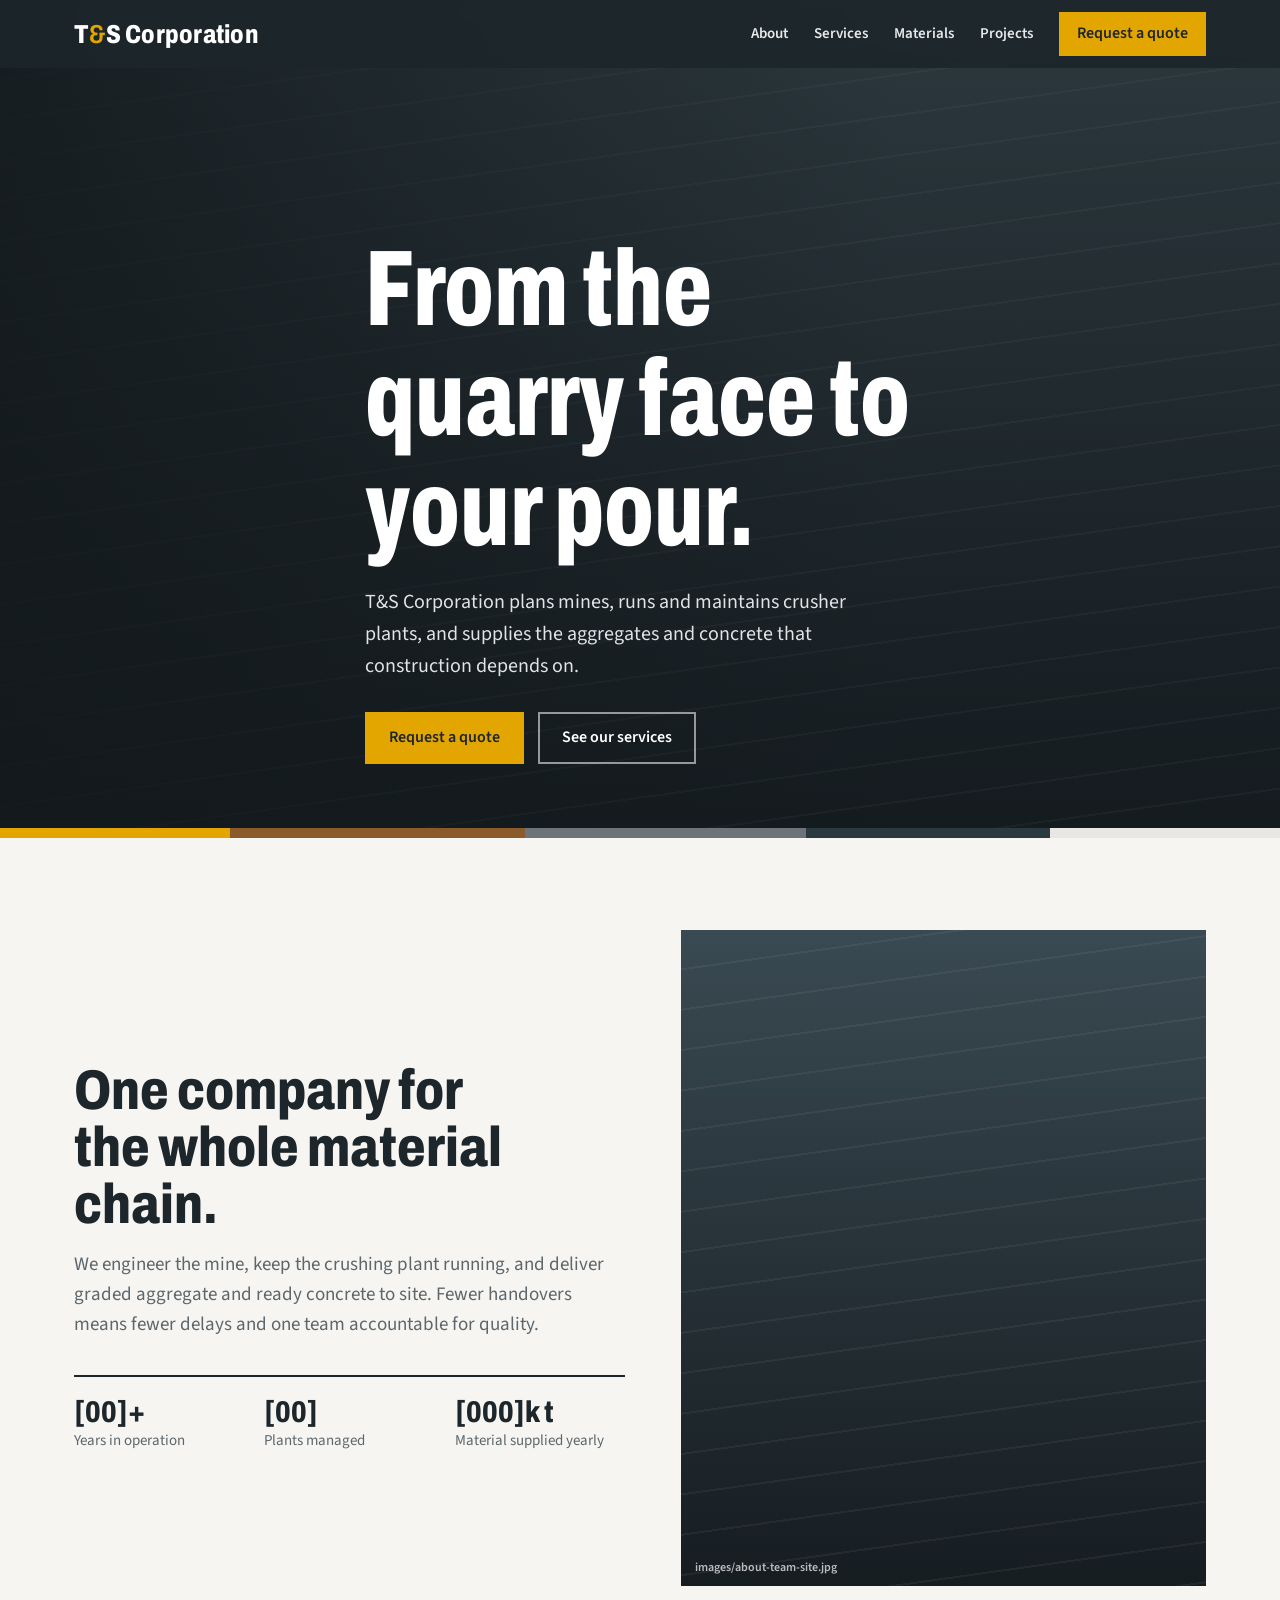
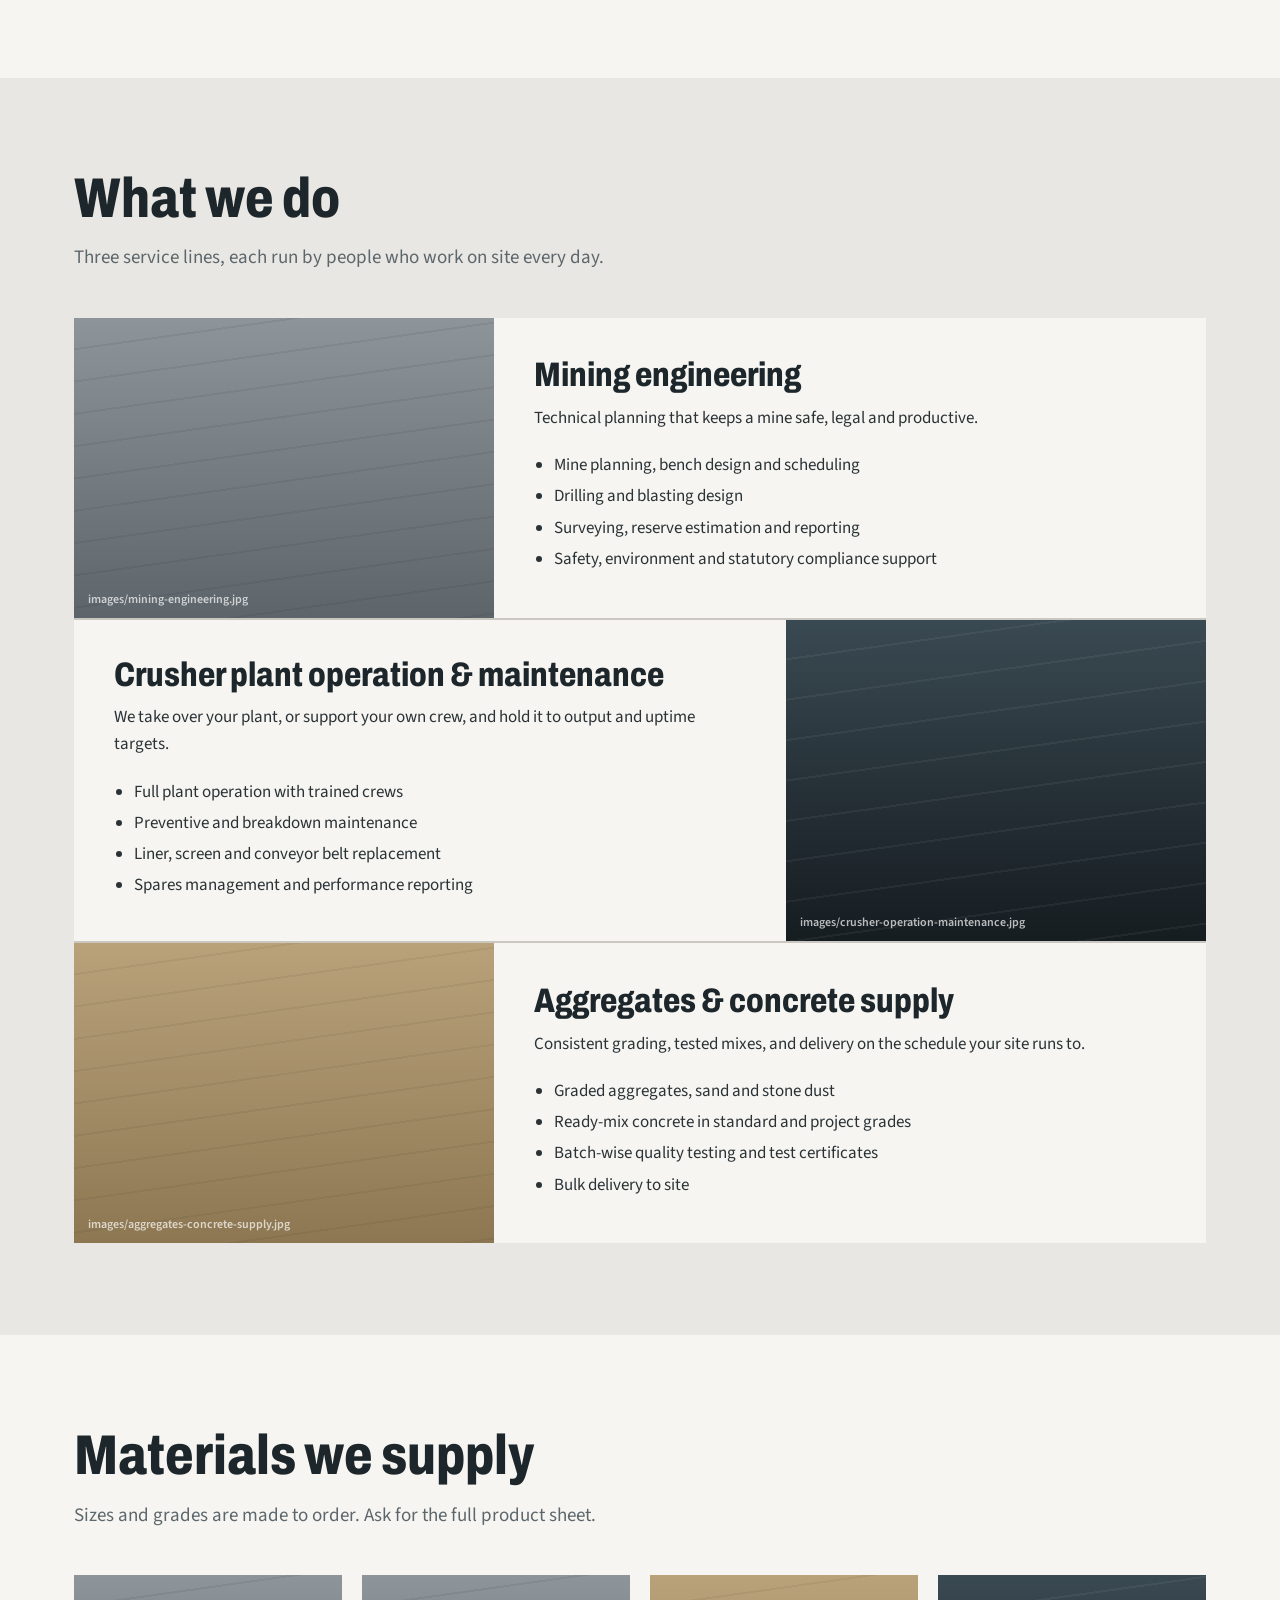
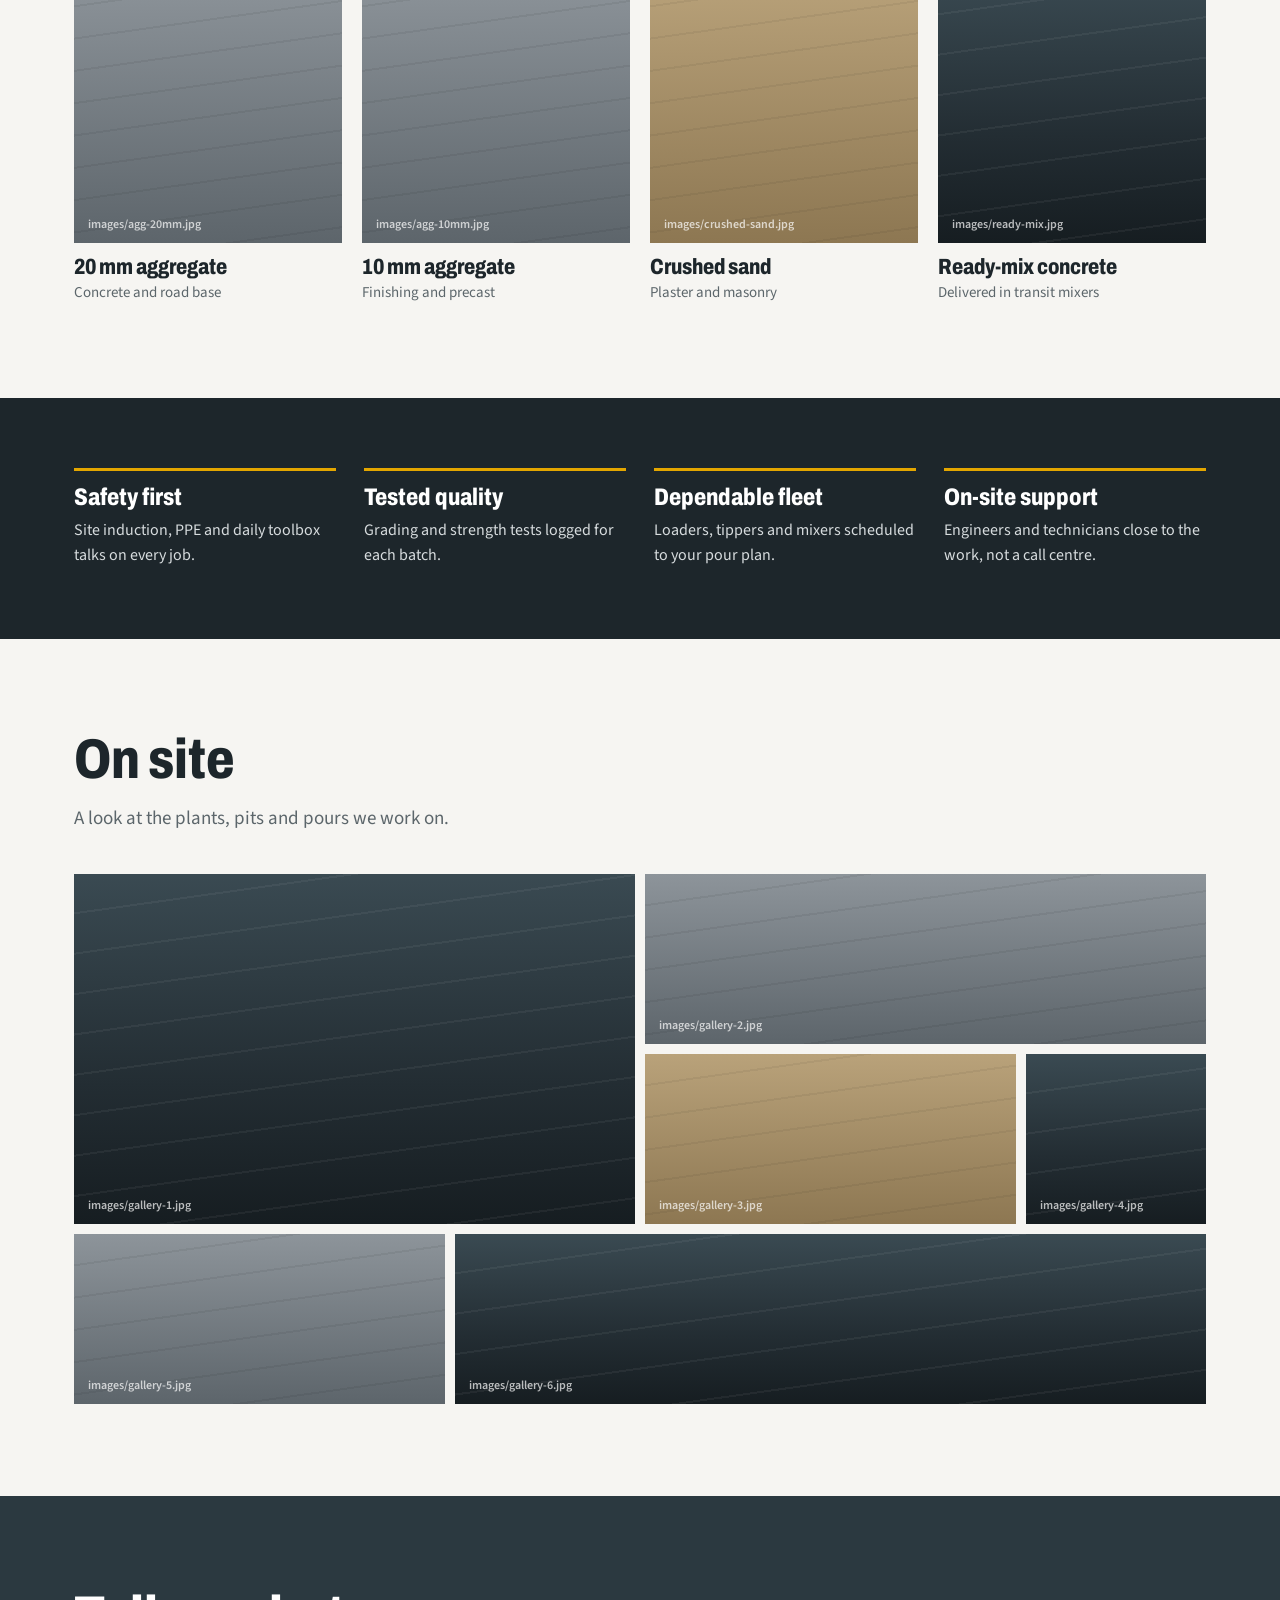
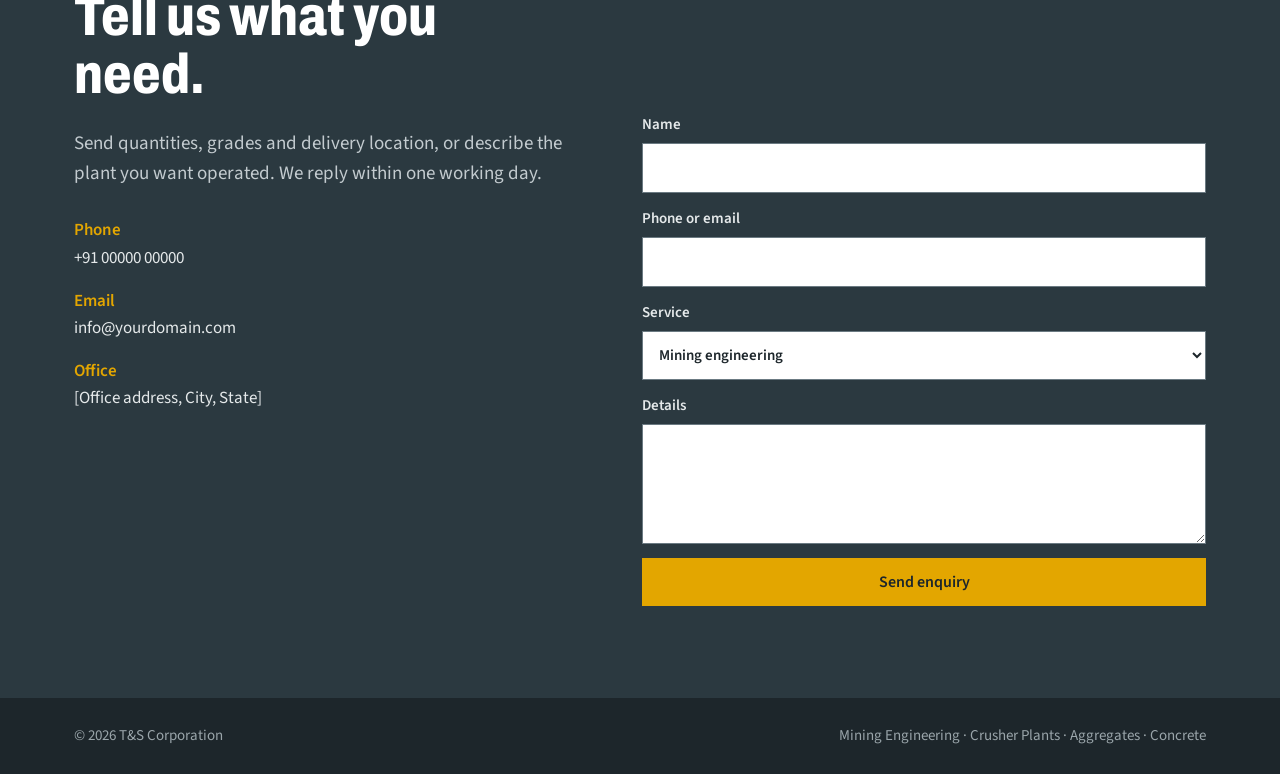
==== index.html @ 8499cd49 "Add T&S Corporation website" ====
<!DOCTYPE html>
<html lang="en">
<head>
<meta charset="utf-8">
<meta name="viewport" content="width=device-width, initial-scale=1">
<title>T&amp;S Corporation | Mining Engineering, Crusher Plants, Aggregates &amp; Concrete</title>
<meta name="description" content="T&amp;S Corporation: mining engineering, crusher plant operation and maintenance, and supply of aggregates and concrete.">
<link rel="preconnect" href="https://fonts.googleapis.com">
<link rel="preconnect" href="https://fonts.gstatic.com" crossorigin>
<link href="https://fonts.googleapis.com/css2?family=Archivo:wdth,wght@62..125,500..900&family=Source+Sans+3:wght@400;600&display=swap" rel="stylesheet">
<style>
:root{--ink:#1d262b;--basalt:#2b3940;--stone:#e8e7e3;--paper:#f6f5f2;--ochre:#e3a600;--rust:#8a5a2b;--line:#c9c7c0;--text:#2a3236;--muted:#5c666b}
*{box-sizing:border-box;margin:0}
html{scroll-behavior:smooth}
body{font:17px/1.6 "Source Sans 3",system-ui,sans-serif;color:var(--text);background:var(--paper)}
h1,h2,h3,.brand{font-family:Archivo,Impact,sans-serif;font-stretch:80%;font-weight:800;line-height:1.02;color:var(--ink)}
a{color:inherit}
:focus-visible{outline:3px solid var(--ochre);outline-offset:3px}
.wrap{max-width:1180px;margin:0 auto;padding:0 24px}
/* image slots: drop a real file into /images with the named file and it replaces the placeholder */
.ph{position:relative;overflow:hidden;background:var(--basalt);color:#fff;isolation:isolate}
.ph::before{content:"";position:absolute;inset:0;z-index:-1;background:
 repeating-linear-gradient(172deg,transparent 0 38px,rgba(255,255,255,.05) 38px 40px),
 linear-gradient(180deg,#3a4a52,#232d33 60%,#161d21)}
.ph::after{content:attr(data-file);position:absolute;left:14px;bottom:12px;font:600 12px/1 "Source Sans 3",sans-serif;opacity:.7}
.ph img{position:absolute;inset:0;width:100%;height:100%;object-fit:cover;z-index:1}
.ph.sand::before{background:repeating-linear-gradient(172deg,transparent 0 30px,rgba(0,0,0,.05) 30px 32px),linear-gradient(180deg,#b9a27a,#8d7752)}
.ph.grey::before{background:repeating-linear-gradient(172deg,transparent 0 30px,rgba(0,0,0,.06) 30px 32px),linear-gradient(180deg,#8d949a,#5d656b)}
header{position:fixed;inset:0 0 auto;z-index:20;background:rgba(29,38,43,.92);backdrop-filter:blur(6px)}
header .wrap{display:flex;align-items:center;justify-content:space-between;height:68px}
.brand{color:#fff;font-size:26px;text-decoration:none;letter-spacing:.01em}
.brand b{color:var(--ochre)}
nav{display:flex;gap:26px;align-items:center}
nav a{color:#e6e9ea;text-decoration:none;font-weight:600;font-size:15px}
nav a:hover{color:var(--ochre)}
.btn{display:inline-block;background:var(--ochre);color:var(--ink);font-weight:600;padding:13px 24px;text-decoration:none;border:0;cursor:pointer;font-size:16px;font-family:inherit}
.btn:hover{background:#f2b814}
.btn.ghost{background:transparent;color:#fff;box-shadow:inset 0 0 0 2px rgba(255,255,255,.55)}
nav .btn{padding:9px 18px;color:var(--ink)}
#menu{display:none}
.hero{min-height:92vh;display:grid;align-items:end;padding:120px 0 64px;color:#fff}
.hero.ph::after{display:none}
.hero .ph-fill{position:absolute;inset:0}
.hero h1{color:#fff;font-size:clamp(46px,8.4vw,112px);max-width:11ch;font-stretch:70%;text-transform:none}
.hero p{max-width:52ch;margin:22px 0 30px;font-size:20px;color:#dfe4e6}
.hero .acts{display:flex;gap:14px;flex-wrap:wrap}
.hero .wrap{position:relative;z-index:2}
.hero .shade{position:absolute;inset:0;z-index:1;background:linear-gradient(90deg,rgba(18,24,27,.88),rgba(18,24,27,.35) 70%)}
.strata{height:10px;background:linear-gradient(90deg,var(--ochre) 0 18%,var(--rust) 18% 41%,#6d7479 41% 63%,var(--basalt) 63% 82%,var(--stone) 82%)}
section{padding:92px 0}
h2{font-size:clamp(34px,5vw,56px);max-width:16ch}
.lede{max-width:60ch;margin-top:16px;color:var(--muted);font-size:19px}
.about{display:grid;grid-template-columns:1.05fr 1fr;gap:56px;align-items:center}
.about .ph{aspect-ratio:4/5}
.facts{display:grid;grid-template-columns:repeat(3,1fr);gap:20px;margin-top:34px;border-top:2px solid var(--ink);padding-top:20px}
.facts strong{display:block;font:800 30px/1 Archivo,sans-serif;font-stretch:80%;color:var(--ink)}
.facts span{font-size:15px;color:var(--muted)}
.services{background:var(--stone)}
.svc{margin-top:44px;display:grid;gap:2px;background:var(--line)}
.row{display:grid;grid-template-columns:minmax(260px,420px) 1fr;background:var(--paper)}
.row:nth-child(even){grid-template-columns:1fr minmax(260px,420px)}
.row:nth-child(even) .ph{order:2}
.row .ph{min-height:300px}
.row .body{padding:38px 40px;display:flex;flex-direction:column;justify-content:center}
.row h3{font-size:34px;margin-bottom:12px}
.row ul{margin:16px 0 0;padding-left:20px}
.row li{margin:4px 0}
.mat{display:grid;grid-template-columns:repeat(4,1fr);gap:20px;margin-top:44px}
.mat figure .ph{aspect-ratio:1/1}
.mat figcaption{padding-top:12px}
.mat b{display:block;font:800 22px/1.1 Archivo,sans-serif;font-stretch:80%;color:var(--ink)}
.mat small{color:var(--muted);font-size:15px}
.band{background:var(--ink);color:#d7dcde;padding:70px 0}
.band .wrap{display:grid;grid-template-columns:repeat(4,1fr);gap:28px}
.band h3{color:#fff;font-size:24px;margin-bottom:8px;border-top:3px solid var(--ochre);padding-top:14px}
.band p{font-size:16px}
.gallery{display:grid;grid-template-columns:repeat(6,1fr);grid-auto-rows:170px;gap:10px;margin-top:40px}
.gallery .ph:nth-child(1){grid-column:span 3;grid-row:span 2}
.gallery .ph:nth-child(2){grid-column:span 3}
.gallery .ph:nth-child(3),.gallery .ph:nth-child(4){grid-column:span 3/ span 3;}
.gallery .ph:nth-child(3){grid-column:span 2}.gallery .ph:nth-child(4){grid-column:span 1}
.gallery .ph:nth-child(5){grid-column:span 2}.gallery .ph:nth-child(6){grid-column:span 4}
.contact{background:var(--basalt);color:#e5e9ea}
.contact h2{color:#fff}
.cgrid{display:grid;grid-template-columns:1fr 1.1fr;gap:56px;margin-top:10px}
.contact dl{margin-top:28px}
.contact dt{font-weight:600;color:var(--ochre);margin-top:16px}
form{display:grid;gap:14px}
label{font-weight:600;font-size:15px;display:grid;gap:6px}
input,textarea,select{font:inherit;padding:12px;border:1px solid #6b7a82;background:#fff;color:var(--ink);width:100%}
textarea{min-height:120px}
footer{background:var(--ink);color:#9aa5aa;padding:26px 0;font-size:15px}
footer .wrap{display:flex;justify-content:space-between;flex-wrap:wrap;gap:10px}
@media(max-width:860px){
 nav{position:absolute;top:68px;left:0;right:0;background:var(--ink);flex-direction:column;padding:20px;display:none;align-items:flex-start}
 nav.open{display:flex}
 #menu{display:block;background:none;border:2px solid #fff;color:#fff;padding:6px 12px;font:600 15px inherit;cursor:pointer}
 .about,.cgrid{grid-template-columns:1fr}
 .row,.row:nth-child(even){grid-template-columns:1fr}.row:nth-child(even) .ph{order:0}
 .row .ph{min-height:220px}.row .body{padding:28px 22px}
 .mat{grid-template-columns:1fr 1fr}.band .wrap{grid-template-columns:1fr 1fr}
 .gallery{grid-template-columns:1fr 1fr;grid-auto-rows:150px}.gallery .ph{grid-column:span 1!important;grid-row:span 1!important}
 .gallery .ph:nth-child(1){grid-column:span 2!important}
 section{padding:64px 0}
}
@media(prefers-reduced-motion:reduce){html{scroll-behavior:auto}}
</style>
</head>
<body>
<header>
 <div class="wrap">
  <a class="brand" href="#top">T<b>&amp;</b>S Corporation</a>
  <button id="menu" aria-expanded="false" aria-controls="nav">Menu</button>
  <nav id="nav">
   <a href="#about">About</a><a href="#services">Services</a><a href="#materials">Materials</a><a href="#projects">Projects</a>
   <a class="btn" href="#contact">Request a quote</a>
  </nav>
 </div>
</header>

<main id="top">
<div class="hero ph" data-file="images/hero-crusher-plant.jpg">
 <img src="images/hero-crusher-plant.jpg" alt="Crusher plant operating at a quarry" onerror="this.remove()">
 <div class="shade"></div>
 <div class="wrap">
  <h1>From the quarry face to your pour.</h1>
  <p>T&amp;S Corporation plans mines, runs and maintains crusher plants, and supplies the aggregates and concrete that construction depends on.</p>
  <div class="acts"><a class="btn" href="#contact">Request a quote</a><a class="btn ghost" href="#services">See our services</a></div>
 </div>
</div>
<div class="strata" aria-hidden="true"></div>

<section id="about">
 <div class="wrap about">
  <div>
   <h2>One company for the whole material chain.</h2>
   <p class="lede">We engineer the mine, keep the crushing plant running, and deliver graded aggregate and ready concrete to site. Fewer handovers means fewer delays and one team accountable for quality.</p>
   <div class="facts">
    <div><strong>[00]+</strong><span>Years in operation</span></div>
    <div><strong>[00]</strong><span>Plants managed</span></div>
    <div><strong>[000]k t</strong><span>Material supplied yearly</span></div>
   </div>
  </div>
  <div class="ph" data-file="images/about-team-site.jpg"><img src="images/about-team-site.jpg" alt="T&amp;S engineers reviewing a site plan" onerror="this.remove()"></div>
 </div>
</section>

<section id="services" class="services">
 <div class="wrap">
  <h2>What we do</h2>
  <p class="lede">Three service lines, each run by people who work on site every day.</p>
  <div class="svc">
   <article class="row">
    <div class="ph grey" data-file="images/mining-engineering.jpg"><img src="images/mining-engineering.jpg" alt="Open-cast mine benches" onerror="this.remove()"></div>
    <div class="body"><h3>Mining engineering</h3>
     <p>Technical planning that keeps a mine safe, legal and productive.</p>
     <ul><li>Mine planning, bench design and scheduling</li><li>Drilling and blasting design</li><li>Surveying, reserve estimation and reporting</li><li>Safety, environment and statutory compliance support</li></ul></div>
   </article>
   <article class="row">
    <div class="ph" data-file="images/crusher-operation-maintenance.jpg"><img src="images/crusher-operation-maintenance.jpg" alt="Technicians servicing a jaw crusher" onerror="this.remove()"></div>
    <div class="body"><h3>Crusher plant operation &amp; maintenance</h3>
     <p>We take over your plant, or support your own crew, and hold it to output and uptime targets.</p>
     <ul><li>Full plant operation with trained crews</li><li>Preventive and breakdown maintenance</li><li>Liner, screen and conveyor belt replacement</li><li>Spares management and performance reporting</li></ul></div>
   </article>
   <article class="row">
    <div class="ph sand" data-file="images/aggregates-concrete-supply.jpg"><img src="images/aggregates-concrete-supply.jpg" alt="Trucks loading aggregates and concrete" onerror="this.remove()"></div>
    <div class="body"><h3>Aggregates &amp; concrete supply</h3>
     <p>Consistent grading, tested mixes, and delivery on the schedule your site runs to.</p>
     <ul><li>Graded aggregates, sand and stone dust</li><li>Ready-mix concrete in standard and project grades</li><li>Batch-wise quality testing and test certificates</li><li>Bulk delivery to site</li></ul></div>
   </article>
  </div>
 </div>
</section>

<section id="materials">
 <div class="wrap">
  <h2>Materials we supply</h2>
  <p class="lede">Sizes and grades are made to order. Ask for the full product sheet.</p>
  <div class="mat">
   <figure><div class="ph grey" data-file="images/agg-20mm.jpg"><img src="images/agg-20mm.jpg" alt="20 mm aggregate" onerror="this.remove()"></div><figcaption><b>20 mm aggregate</b><small>Concrete and road base</small></figcaption></figure>
   <figure><div class="ph grey" data-file="images/agg-10mm.jpg"><img src="images/agg-10mm.jpg" alt="10 mm aggregate" onerror="this.remove()"></div><figcaption><b>10 mm aggregate</b><small>Finishing and precast</small></figcaption></figure>
   <figure><div class="ph sand" data-file="images/crushed-sand.jpg"><img src="images/crushed-sand.jpg" alt="Crushed sand" onerror="this.remove()"></div><figcaption><b>Crushed sand</b><small>Plaster and masonry</small></figcaption></figure>
   <figure><div class="ph" data-file="images/ready-mix.jpg"><img src="images/ready-mix.jpg" alt="Ready-mix concrete truck" onerror="this.remove()"></div><figcaption><b>Ready-mix concrete</b><small>Delivered in transit mixers</small></figcaption></figure>
  </div>
 </div>
</section>

<div class="band">
 <div class="wrap">
  <div><h3>Safety first</h3><p>Site induction, PPE and daily toolbox talks on every job.</p></div>
  <div><h3>Tested quality</h3><p>Grading and strength tests logged for each batch.</p></div>
  <div><h3>Dependable fleet</h3><p>Loaders, tippers and mixers scheduled to your pour plan.</p></div>
  <div><h3>On-site support</h3><p>Engineers and technicians close to the work, not a call centre.</p></div>
 </div>
</div>

<section id="projects">
 <div class="wrap">
  <h2>On site</h2>
  <p class="lede">A look at the plants, pits and pours we work on.</p>
  <div class="gallery">
   <div class="ph" data-file="images/gallery-1.jpg"><img src="images/gallery-1.jpg" alt="Quarry bench at sunrise" onerror="this.remove()"></div>
   <div class="ph grey" data-file="images/gallery-2.jpg"><img src="images/gallery-2.jpg" alt="Conveyor and screening unit" onerror="this.remove()"></div>
   <div class="ph sand" data-file="images/gallery-3.jpg"><img src="images/gallery-3.jpg" alt="Stockpiles of graded aggregate" onerror="this.remove()"></div>
   <div class="ph" data-file="images/gallery-4.jpg"><img src="images/gallery-4.jpg" alt="Excavator loading tipper" onerror="this.remove()"></div>
   <div class="ph grey" data-file="images/gallery-5.jpg"><img src="images/gallery-5.jpg" alt="Batching plant" onerror="this.remove()"></div>
   <div class="ph" data-file="images/gallery-6.jpg"><img src="images/gallery-6.jpg" alt="Concrete pour on a building site" onerror="this.remove()"></div>
  </div>
 </div>
</section>

<section id="contact" class="contact">
 <div class="wrap">
  <h2>Tell us what you need.</h2>
  <div class="cgrid">
   <div>
    <p class="lede" style="color:#c3cbcf">Send quantities, grades and delivery location, or describe the plant you want operated. We reply within one working day.</p>
    <dl>
     <dt>Phone</dt><dd>+91 00000 00000</dd>
     <dt>Email</dt><dd>info@yourdomain.com</dd>
     <dt>Office</dt><dd>[Office address, City, State]</dd>
    </dl>
   </div>
   <form action="mailto:info@yourdomain.com" method="post" enctype="text/plain">
    <label>Name<input name="name" required autocomplete="name"></label>
    <label>Phone or email<input name="contact" required></label>
    <label>Service<select name="service"><option>Mining engineering</option><option>Crusher plant operation &amp; maintenance</option><option>Aggregates supply</option><option>Concrete supply</option></select></label>
    <label>Details<textarea name="details"></textarea></label>
    <button class="btn" type="submit">Send enquiry</button>
   </form>
  </div>
 </div>
</section>
</main>

<footer><div class="wrap"><span>&copy; <span id="y">2026</span> T&amp;S Corporation</span><span>Mining Engineering · Crusher Plants · Aggregates · Concrete</span></div></footer>
<script>
document.getElementById('y').textContent=new Date().getFullYear();
var b=document.getElementById('menu'),n=document.getElementById('nav');
b.onclick=function(){var o=n.classList.toggle('open');b.setAttribute('aria-expanded',o)};
n.onclick=function(e){if(e.target.tagName==='A'){n.classList.remove('open');b.setAttribute('aria-expanded',false)}};
</script>
</body>
</html>
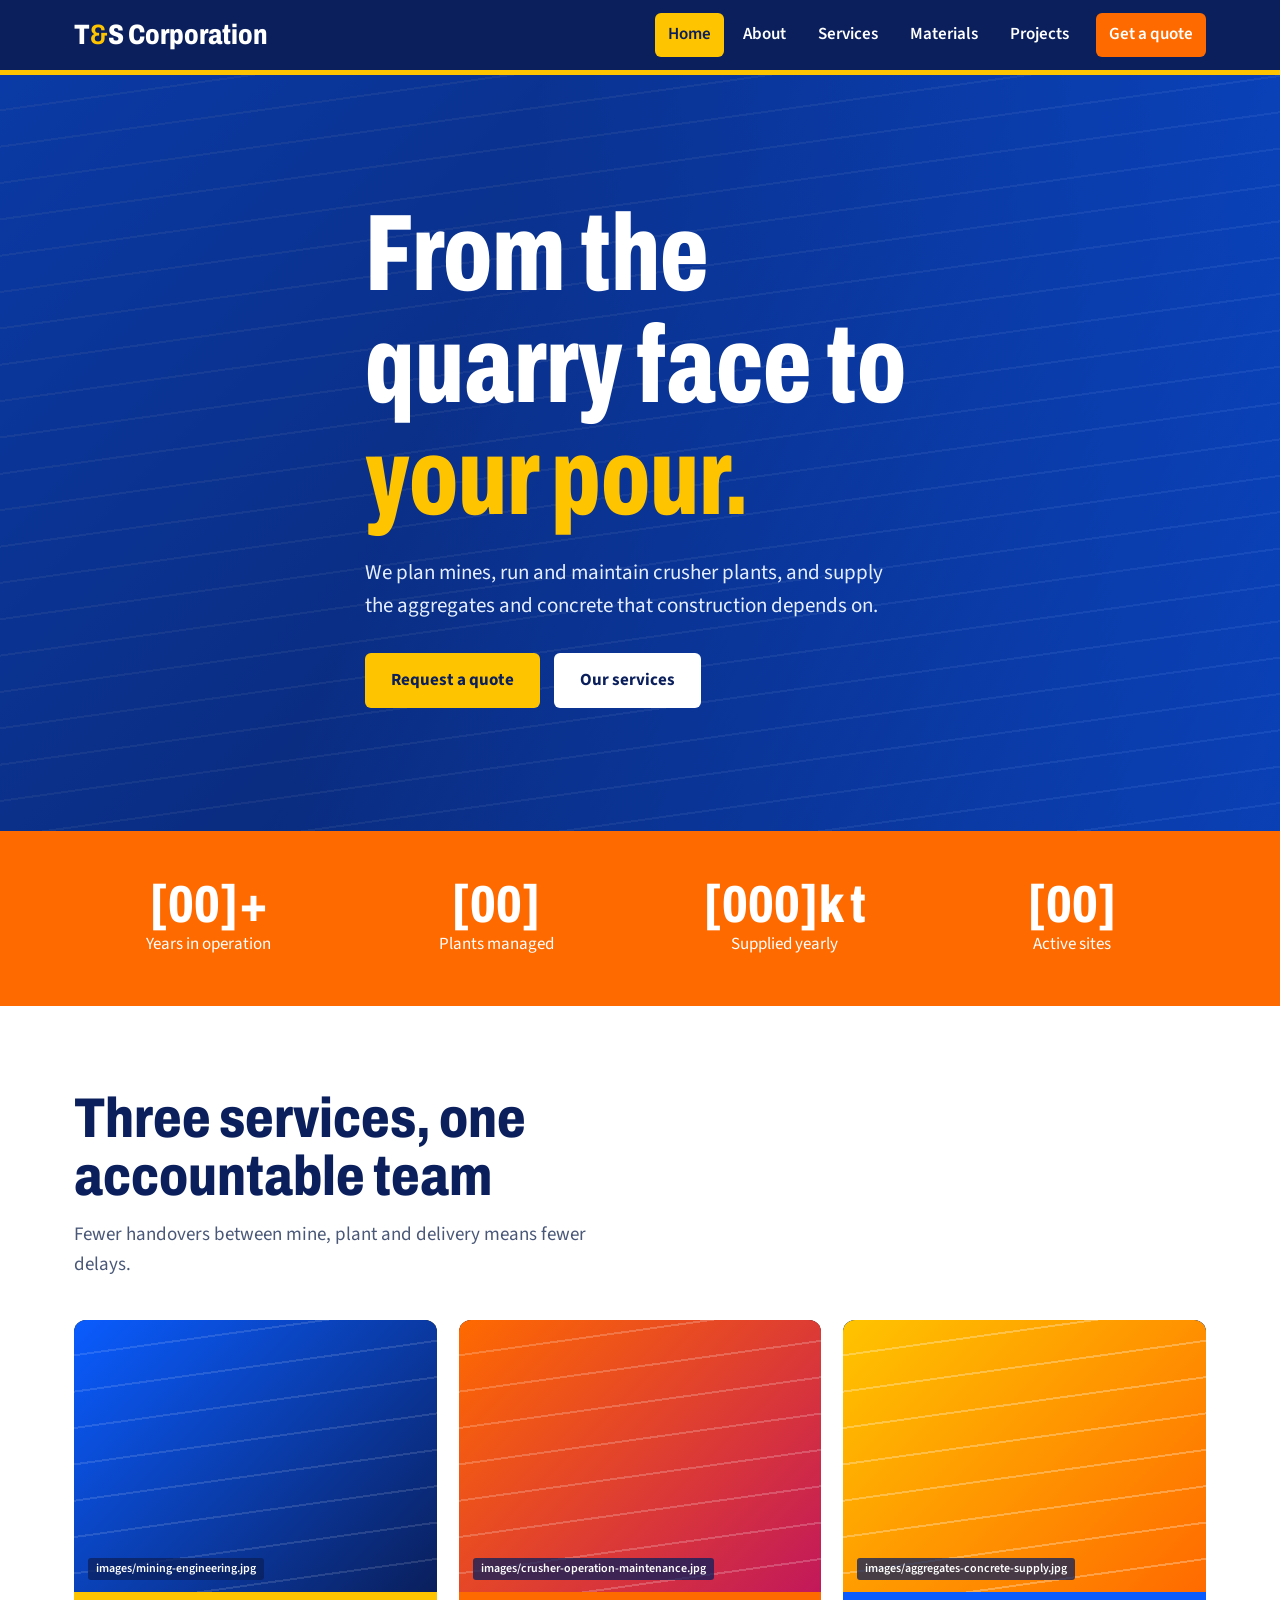
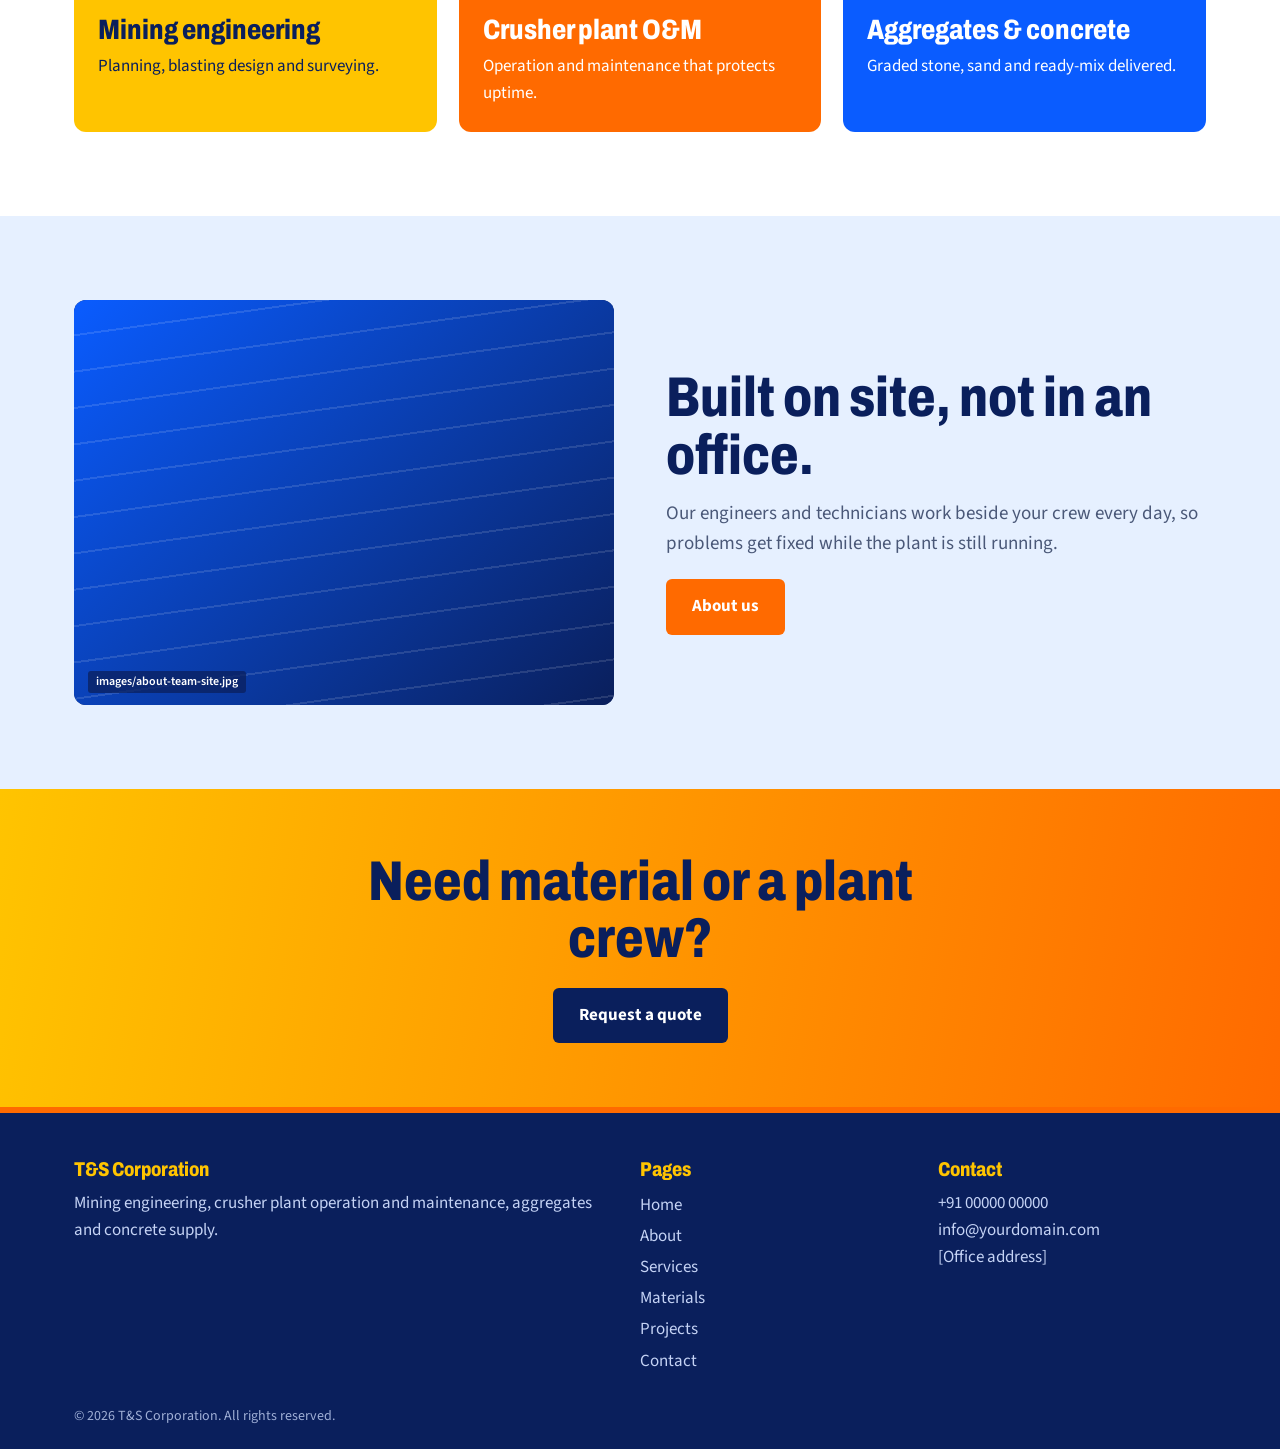
==== commit 5060cc33: "Multi-page site with bright palette" ====
--- a/index.html
+++ b/index.html
@@ -1,244 +1,20 @@
-<!DOCTYPE html>
-<html lang="en">
-<head>
-<meta charset="utf-8">
-<meta name="viewport" content="width=device-width, initial-scale=1">
-<title>T&amp;S Corporation | Mining Engineering, Crusher Plants, Aggregates &amp; Concrete</title>
-<meta name="description" content="T&amp;S Corporation: mining engineering, crusher plant operation and maintenance, and supply of aggregates and concrete.">
-<link rel="preconnect" href="https://fonts.googleapis.com">
-<link rel="preconnect" href="https://fonts.gstatic.com" crossorigin>
-<link href="https://fonts.googleapis.com/css2?family=Archivo:wdth,wght@62..125,500..900&family=Source+Sans+3:wght@400;600&display=swap" rel="stylesheet">
-<style>
-:root{--ink:#1d262b;--basalt:#2b3940;--stone:#e8e7e3;--paper:#f6f5f2;--ochre:#e3a600;--rust:#8a5a2b;--line:#c9c7c0;--text:#2a3236;--muted:#5c666b}
-*{box-sizing:border-box;margin:0}
-html{scroll-behavior:smooth}
-body{font:17px/1.6 "Source Sans 3",system-ui,sans-serif;color:var(--text);background:var(--paper)}
-h1,h2,h3,.brand{font-family:Archivo,Impact,sans-serif;font-stretch:80%;font-weight:800;line-height:1.02;color:var(--ink)}
-a{color:inherit}
-:focus-visible{outline:3px solid var(--ochre);outline-offset:3px}
-.wrap{max-width:1180px;margin:0 auto;padding:0 24px}
-/* image slots: drop a real file into /images with the named file and it replaces the placeholder */
-.ph{position:relative;overflow:hidden;background:var(--basalt);color:#fff;isolation:isolate}
-.ph::before{content:"";position:absolute;inset:0;z-index:-1;background:
- repeating-linear-gradient(172deg,transparent 0 38px,rgba(255,255,255,.05) 38px 40px),
- linear-gradient(180deg,#3a4a52,#232d33 60%,#161d21)}
-.ph::after{content:attr(data-file);position:absolute;left:14px;bottom:12px;font:600 12px/1 "Source Sans 3",sans-serif;opacity:.7}
-.ph img{position:absolute;inset:0;width:100%;height:100%;object-fit:cover;z-index:1}
-.ph.sand::before{background:repeating-linear-gradient(172deg,transparent 0 30px,rgba(0,0,0,.05) 30px 32px),linear-gradient(180deg,#b9a27a,#8d7752)}
-.ph.grey::before{background:repeating-linear-gradient(172deg,transparent 0 30px,rgba(0,0,0,.06) 30px 32px),linear-gradient(180deg,#8d949a,#5d656b)}
-header{position:fixed;inset:0 0 auto;z-index:20;background:rgba(29,38,43,.92);backdrop-filter:blur(6px)}
-header .wrap{display:flex;align-items:center;justify-content:space-between;height:68px}
-.brand{color:#fff;font-size:26px;text-decoration:none;letter-spacing:.01em}
-.brand b{color:var(--ochre)}
-nav{display:flex;gap:26px;align-items:center}
-nav a{color:#e6e9ea;text-decoration:none;font-weight:600;font-size:15px}
-nav a:hover{color:var(--ochre)}
-.btn{display:inline-block;background:var(--ochre);color:var(--ink);font-weight:600;padding:13px 24px;text-decoration:none;border:0;cursor:pointer;font-size:16px;font-family:inherit}
-.btn:hover{background:#f2b814}
-.btn.ghost{background:transparent;color:#fff;box-shadow:inset 0 0 0 2px rgba(255,255,255,.55)}
-nav .btn{padding:9px 18px;color:var(--ink)}
-#menu{display:none}
-.hero{min-height:92vh;display:grid;align-items:end;padding:120px 0 64px;color:#fff}
-.hero.ph::after{display:none}
-.hero .ph-fill{position:absolute;inset:0}
-.hero h1{color:#fff;font-size:clamp(46px,8.4vw,112px);max-width:11ch;font-stretch:70%;text-transform:none}
-.hero p{max-width:52ch;margin:22px 0 30px;font-size:20px;color:#dfe4e6}
-.hero .acts{display:flex;gap:14px;flex-wrap:wrap}
-.hero .wrap{position:relative;z-index:2}
-.hero .shade{position:absolute;inset:0;z-index:1;background:linear-gradient(90deg,rgba(18,24,27,.88),rgba(18,24,27,.35) 70%)}
-.strata{height:10px;background:linear-gradient(90deg,var(--ochre) 0 18%,var(--rust) 18% 41%,#6d7479 41% 63%,var(--basalt) 63% 82%,var(--stone) 82%)}
-section{padding:92px 0}
-h2{font-size:clamp(34px,5vw,56px);max-width:16ch}
-.lede{max-width:60ch;margin-top:16px;color:var(--muted);font-size:19px}
-.about{display:grid;grid-template-columns:1.05fr 1fr;gap:56px;align-items:center}
-.about .ph{aspect-ratio:4/5}
-.facts{display:grid;grid-template-columns:repeat(3,1fr);gap:20px;margin-top:34px;border-top:2px solid var(--ink);padding-top:20px}
-.facts strong{display:block;font:800 30px/1 Archivo,sans-serif;font-stretch:80%;color:var(--ink)}
-.facts span{font-size:15px;color:var(--muted)}
-.services{background:var(--stone)}
-.svc{margin-top:44px;display:grid;gap:2px;background:var(--line)}
-.row{display:grid;grid-template-columns:minmax(260px,420px) 1fr;background:var(--paper)}
-.row:nth-child(even){grid-template-columns:1fr minmax(260px,420px)}
-.row:nth-child(even) .ph{order:2}
-.row .ph{min-height:300px}
-.row .body{padding:38px 40px;display:flex;flex-direction:column;justify-content:center}
-.row h3{font-size:34px;margin-bottom:12px}
-.row ul{margin:16px 0 0;padding-left:20px}
-.row li{margin:4px 0}
-.mat{display:grid;grid-template-columns:repeat(4,1fr);gap:20px;margin-top:44px}
-.mat figure .ph{aspect-ratio:1/1}
-.mat figcaption{padding-top:12px}
-.mat b{display:block;font:800 22px/1.1 Archivo,sans-serif;font-stretch:80%;color:var(--ink)}
-.mat small{color:var(--muted);font-size:15px}
-.band{background:var(--ink);color:#d7dcde;padding:70px 0}
-.band .wrap{display:grid;grid-template-columns:repeat(4,1fr);gap:28px}
-.band h3{color:#fff;font-size:24px;margin-bottom:8px;border-top:3px solid var(--ochre);padding-top:14px}
-.band p{font-size:16px}
-.gallery{display:grid;grid-template-columns:repeat(6,1fr);grid-auto-rows:170px;gap:10px;margin-top:40px}
-.gallery .ph:nth-child(1){grid-column:span 3;grid-row:span 2}
-.gallery .ph:nth-child(2){grid-column:span 3}
-.gallery .ph:nth-child(3),.gallery .ph:nth-child(4){grid-column:span 3/ span 3;}
-.gallery .ph:nth-child(3){grid-column:span 2}.gallery .ph:nth-child(4){grid-column:span 1}
-.gallery .ph:nth-child(5){grid-column:span 2}.gallery .ph:nth-child(6){grid-column:span 4}
-.contact{background:var(--basalt);color:#e5e9ea}
-.contact h2{color:#fff}
-.cgrid{display:grid;grid-template-columns:1fr 1.1fr;gap:56px;margin-top:10px}
-.contact dl{margin-top:28px}
-.contact dt{font-weight:600;color:var(--ochre);margin-top:16px}
-form{display:grid;gap:14px}
-label{font-weight:600;font-size:15px;display:grid;gap:6px}
-input,textarea,select{font:inherit;padding:12px;border:1px solid #6b7a82;background:#fff;color:var(--ink);width:100%}
-textarea{min-height:120px}
-footer{background:var(--ink);color:#9aa5aa;padding:26px 0;font-size:15px}
-footer .wrap{display:flex;justify-content:space-between;flex-wrap:wrap;gap:10px}
-@media(max-width:860px){
- nav{position:absolute;top:68px;left:0;right:0;background:var(--ink);flex-direction:column;padding:20px;display:none;align-items:flex-start}
- nav.open{display:flex}
- #menu{display:block;background:none;border:2px solid #fff;color:#fff;padding:6px 12px;font:600 15px inherit;cursor:pointer}
- .about,.cgrid{grid-template-columns:1fr}
- .row,.row:nth-child(even){grid-template-columns:1fr}.row:nth-child(even) .ph{order:0}
- .row .ph{min-height:220px}.row .body{padding:28px 22px}
- .mat{grid-template-columns:1fr 1fr}.band .wrap{grid-template-columns:1fr 1fr}
- .gallery{grid-template-columns:1fr 1fr;grid-auto-rows:150px}.gallery .ph{grid-column:span 1!important;grid-row:span 1!important}
- .gallery .ph:nth-child(1){grid-column:span 2!important}
- section{padding:64px 0}
-}
-@media(prefers-reduced-motion:reduce){html{scroll-behavior:auto}}
-</style>
-</head>
-<body>
-<header>
- <div class="wrap">
-  <a class="brand" href="#top">T<b>&amp;</b>S Corporation</a>
-  <button id="menu" aria-expanded="false" aria-controls="nav">Menu</button>
-  <nav id="nav">
-   <a href="#about">About</a><a href="#services">Services</a><a href="#materials">Materials</a><a href="#projects">Projects</a>
-   <a class="btn" href="#contact">Request a quote</a>
-  </nav>
- </div>
-</header>
-
-<main id="top">
-<div class="hero ph" data-file="images/hero-crusher-plant.jpg">
- <img src="images/hero-crusher-plant.jpg" alt="Crusher plant operating at a quarry" onerror="this.remove()">
- <div class="shade"></div>
- <div class="wrap">
-  <h1>From the quarry face to your pour.</h1>
-  <p>T&amp;S Corporation plans mines, runs and maintains crusher plants, and supplies the aggregates and concrete that construction depends on.</p>
-  <div class="acts"><a class="btn" href="#contact">Request a quote</a><a class="btn ghost" href="#services">See our services</a></div>
- </div>
-</div>
-<div class="strata" aria-hidden="true"></div>
-
-<section id="about">
- <div class="wrap about">
-  <div>
-   <h2>One company for the whole material chain.</h2>
-   <p class="lede">We engineer the mine, keep the crushing plant running, and deliver graded aggregate and ready concrete to site. Fewer handovers means fewer delays and one team accountable for quality.</p>
-   <div class="facts">
-    <div><strong>[00]+</strong><span>Years in operation</span></div>
-    <div><strong>[00]</strong><span>Plants managed</span></div>
-    <div><strong>[000]k t</strong><span>Material supplied yearly</span></div>
-   </div>
-  </div>
-  <div class="ph" data-file="images/about-team-site.jpg"><img src="images/about-team-site.jpg" alt="T&amp;S engineers reviewing a site plan" onerror="this.remove()"></div>
- </div>
-</section>
-
-<section id="services" class="services">
- <div class="wrap">
-  <h2>What we do</h2>
-  <p class="lede">Three service lines, each run by people who work on site every day.</p>
-  <div class="svc">
-   <article class="row">
-    <div class="ph grey" data-file="images/mining-engineering.jpg"><img src="images/mining-engineering.jpg" alt="Open-cast mine benches" onerror="this.remove()"></div>
-    <div class="body"><h3>Mining engineering</h3>
-     <p>Technical planning that keeps a mine safe, legal and productive.</p>
-     <ul><li>Mine planning, bench design and scheduling</li><li>Drilling and blasting design</li><li>Surveying, reserve estimation and reporting</li><li>Safety, environment and statutory compliance support</li></ul></div>
-   </article>
-   <article class="row">
-    <div class="ph" data-file="images/crusher-operation-maintenance.jpg"><img src="images/crusher-operation-maintenance.jpg" alt="Technicians servicing a jaw crusher" onerror="this.remove()"></div>
-    <div class="body"><h3>Crusher plant operation &amp; maintenance</h3>
-     <p>We take over your plant, or support your own crew, and hold it to output and uptime targets.</p>
-     <ul><li>Full plant operation with trained crews</li><li>Preventive and breakdown maintenance</li><li>Liner, screen and conveyor belt replacement</li><li>Spares management and performance reporting</li></ul></div>
-   </article>
-   <article class="row">
-    <div class="ph sand" data-file="images/aggregates-concrete-supply.jpg"><img src="images/aggregates-concrete-supply.jpg" alt="Trucks loading aggregates and concrete" onerror="this.remove()"></div>
-    <div class="body"><h3>Aggregates &amp; concrete supply</h3>
-     <p>Consistent grading, tested mixes, and delivery on the schedule your site runs to.</p>
-     <ul><li>Graded aggregates, sand and stone dust</li><li>Ready-mix concrete in standard and project grades</li><li>Batch-wise quality testing and test certificates</li><li>Bulk delivery to site</li></ul></div>
-   </article>
-  </div>
- </div>
-</section>
-
-<section id="materials">
- <div class="wrap">
-  <h2>Materials we supply</h2>
-  <p class="lede">Sizes and grades are made to order. Ask for the full product sheet.</p>
-  <div class="mat">
-   <figure><div class="ph grey" data-file="images/agg-20mm.jpg"><img src="images/agg-20mm.jpg" alt="20 mm aggregate" onerror="this.remove()"></div><figcaption><b>20 mm aggregate</b><small>Concrete and road base</small></figcaption></figure>
-   <figure><div class="ph grey" data-file="images/agg-10mm.jpg"><img src="images/agg-10mm.jpg" alt="10 mm aggregate" onerror="this.remove()"></div><figcaption><b>10 mm aggregate</b><small>Finishing and precast</small></figcaption></figure>
-   <figure><div class="ph sand" data-file="images/crushed-sand.jpg"><img src="images/crushed-sand.jpg" alt="Crushed sand" onerror="this.remove()"></div><figcaption><b>Crushed sand</b><small>Plaster and masonry</small></figcaption></figure>
-   <figure><div class="ph" data-file="images/ready-mix.jpg"><img src="images/ready-mix.jpg" alt="Ready-mix concrete truck" onerror="this.remove()"></div><figcaption><b>Ready-mix concrete</b><small>Delivered in transit mixers</small></figcaption></figure>
-  </div>
- </div>
-</section>
-
-<div class="band">
- <div class="wrap">
-  <div><h3>Safety first</h3><p>Site induction, PPE and daily toolbox talks on every job.</p></div>
-  <div><h3>Tested quality</h3><p>Grading and strength tests logged for each batch.</p></div>
-  <div><h3>Dependable fleet</h3><p>Loaders, tippers and mixers scheduled to your pour plan.</p></div>
-  <div><h3>On-site support</h3><p>Engineers and technicians close to the work, not a call centre.</p></div>
- </div>
-</div>
-
-<section id="projects">
- <div class="wrap">
-  <h2>On site</h2>
-  <p class="lede">A look at the plants, pits and pours we work on.</p>
-  <div class="gallery">
-   <div class="ph" data-file="images/gallery-1.jpg"><img src="images/gallery-1.jpg" alt="Quarry bench at sunrise" onerror="this.remove()"></div>
-   <div class="ph grey" data-file="images/gallery-2.jpg"><img src="images/gallery-2.jpg" alt="Conveyor and screening unit" onerror="this.remove()"></div>
-   <div class="ph sand" data-file="images/gallery-3.jpg"><img src="images/gallery-3.jpg" alt="Stockpiles of graded aggregate" onerror="this.remove()"></div>
-   <div class="ph" data-file="images/gallery-4.jpg"><img src="images/gallery-4.jpg" alt="Excavator loading tipper" onerror="this.remove()"></div>
-   <div class="ph grey" data-file="images/gallery-5.jpg"><img src="images/gallery-5.jpg" alt="Batching plant" onerror="this.remove()"></div>
-   <div class="ph" data-file="images/gallery-6.jpg"><img src="images/gallery-6.jpg" alt="Concrete pour on a building site" onerror="this.remove()"></div>
-  </div>
- </div>
-</section>
-
-<section id="contact" class="contact">
- <div class="wrap">
-  <h2>Tell us what you need.</h2>
-  <div class="cgrid">
-   <div>
-    <p class="lede" style="color:#c3cbcf">Send quantities, grades and delivery location, or describe the plant you want operated. We reply within one working day.</p>
-    <dl>
-     <dt>Phone</dt><dd>+91 00000 00000</dd>
-     <dt>Email</dt><dd>info@yourdomain.com</dd>
-     <dt>Office</dt><dd>[Office address, City, State]</dd>
-    </dl>
-   </div>
-   <form action="mailto:info@yourdomain.com" method="post" enctype="text/plain">
-    <label>Name<input name="name" required autocomplete="name"></label>
-    <label>Phone or email<input name="contact" required></label>
-    <label>Service<select name="service"><option>Mining engineering</option><option>Crusher plant operation &amp; maintenance</option><option>Aggregates supply</option><option>Concrete supply</option></select></label>
-    <label>Details<textarea name="details"></textarea></label>
-    <button class="btn" type="submit">Send enquiry</button>
-   </form>
-  </div>
- </div>
-</section>
-</main>
-
-<footer><div class="wrap"><span>&copy; <span id="y">2026</span> T&amp;S Corporation</span><span>Mining Engineering · Crusher Plants · Aggregates · Concrete</span></div></footer>
-<script>
-document.getElementById('y').textContent=new Date().getFullYear();
-var b=document.getElementById('menu'),n=document.getElementById('nav');
-b.onclick=function(){var o=n.classList.toggle('open');b.setAttribute('aria-expanded',o)};
-n.onclick=function(e){if(e.target.tagName==='A'){n.classList.remove('open');b.setAttribute('aria-expanded',false)}};
-</script>
-</body>
-</html>
+<!DOCTYPE html><html lang="en"><head><meta charset="utf-8"><meta name="viewport" content="width=device-width, initial-scale=1">
+<title>Mining, Crushers, Aggregates &amp; Concrete | T&amp;S Corporation</title><meta name="description" content="T&amp;S Corporation: mining engineering, crusher plant operation and maintenance, aggregates and concrete supply.">
+<link rel="preconnect" href="https://fonts.googleapis.com"><link rel="preconnect" href="https://fonts.gstatic.com" crossorigin>
+<link href="https://fonts.googleapis.com/css2?family=Archivo:wdth,wght@62..125,500..900&family=Source+Sans+3:wght@400;600;700&display=swap" rel="stylesheet">
+<link rel="stylesheet" href="assets.css"></head><body>
+<header><div class="wrap"><a class="brand" href="index.html">T<b>&amp;</b>S Corporation</a><button id="menu" aria-expanded="false">Menu</button><nav id="nav"><a href="index.html" class=on>Home</a><a href="about.html">About</a><a href="services.html">Services</a><a href="materials.html">Materials</a><a href="projects.html">Projects</a><a class="cta" href="contact.html">Get a quote</a></nav></div></header>
+<main><div class="hero"><div class="ph " data-file="images/hero-crusher-plant.jpg"><img src="images/hero-crusher-plant.jpg" alt="Crusher plant at work" onerror="this.remove()"></div><div class="wrap"><h1>From the quarry face to <em>your pour.</em></h1>
+<p>We plan mines, run and maintain crusher plants, and supply the aggregates and concrete that construction depends on.</p>
+<div class="acts"><a class="btn" href="contact.html">Request a quote</a><a class="btn w" href="services.html">Our services</a></div></div></div>
+<div class="stats"><div class="wrap"><div><strong>[00]+</strong>Years in operation</div><div><strong>[00]</strong>Plants managed</div><div><strong>[000]k t</strong>Supplied yearly</div><div><strong>[00]</strong>Active sites</div></div></div>
+<section><div class="wrap"><h2>Three services, one accountable team</h2><p class="lede">Fewer handovers between mine, plant and delivery means fewer delays.</p><div class="cards">
+<a class="card c1" href="services.html"><div class="ph " data-file="images/mining-engineering.jpg"><img src="images/mining-engineering.jpg" alt="Mine benches" onerror="this.remove()"></div><div class="t"><h3>Mining engineering</h3><p>Planning, blasting design and surveying.</p></div></a>
+<a class="card c2" href="services.html"><div class="ph o" data-file="images/crusher-operation-maintenance.jpg"><img src="images/crusher-operation-maintenance.jpg" alt="Crusher plant" onerror="this.remove()"></div><div class="t"><h3>Crusher plant O&amp;M</h3><p>Operation and maintenance that protects uptime.</p></div></a>
+<a class="card c3" href="services.html"><div class="ph y" data-file="images/aggregates-concrete-supply.jpg"><img src="images/aggregates-concrete-supply.jpg" alt="Aggregates supply" onerror="this.remove()"></div><div class="t"><h3>Aggregates &amp; concrete</h3><p>Graded stone, sand and ready-mix delivered.</p></div></a></div></div></section>
+<section class="tint"><div class="wrap split"><div class="ph " data-file="images/about-team-site.jpg"><img src="images/about-team-site.jpg" alt="Engineers on site" onerror="this.remove()"></div><div><h2>Built on site, not in an office.</h2><p class="lede">Our engineers and technicians work beside your crew every day, so problems get fixed while the plant is still running.</p><p style="margin-top:20px"><a class="btn o" href="about.html">About us</a></p></div></div></section>
+<div class="cta-band"><div class="wrap"><h2>Need material or a plant crew?</h2><a class="btn" style="background:var(--navy);color:#fff" href="contact.html">Request a quote</a></div></div></main>
+<footer><div class="wrap"><div class="fg"><div><h3>T&amp;S Corporation</h3><p>Mining engineering, crusher plant operation and maintenance, aggregates and concrete supply.</p></div>
+<div><h3>Pages</h3><a href="index.html">Home</a><a href="about.html">About</a><a href="services.html">Services</a><a href="materials.html">Materials</a><a href="projects.html">Projects</a><a href="contact.html">Contact</a></div>
+<div><h3>Contact</h3><p>+91 00000 00000<br>info@yourdomain.com<br>[Office address]</p></div></div><p class="c">&copy; <span id="y">2026</span> T&amp;S Corporation. All rights reserved.</p></div></footer>
+<script>document.getElementById('y').textContent=new Date().getFullYear();var b=document.getElementById('menu'),n=document.getElementById('nav');b.onclick=function(){var o=n.classList.toggle('open');b.setAttribute('aria-expanded',o)}</script></body></html>
--- a/assets.css
+++ b/assets.css
@@ -0,0 +1,78 @@
+:root{--navy:#0a1f5c;--blue:#0a5cff;--sky:#e6f0ff;--yellow:#ffc400;--orange:#ff6a00;--white:#fff;--text:#16223f;--muted:#4a5878}
+*{box-sizing:border-box;margin:0}
+html{scroll-behavior:smooth}
+body{font:17px/1.6 "Source Sans 3",system-ui,sans-serif;color:var(--text);background:#fff}
+h1,h2,h3,.brand{font-family:Archivo,Impact,sans-serif;font-stretch:80%;font-weight:800;line-height:1.03;color:var(--navy)}
+a{color:inherit}:focus-visible{outline:3px solid var(--orange);outline-offset:3px}
+.wrap{max-width:1180px;margin:0 auto;padding:0 24px}
+.ph{position:relative;overflow:hidden;background:var(--navy);isolation:isolate;color:#fff}
+.ph::before{content:"";position:absolute;inset:0;z-index:-1;background:repeating-linear-gradient(172deg,transparent 0 34px,rgba(255,255,255,.12) 34px 36px),linear-gradient(135deg,#0a5cff,#0a1f5c)}
+.ph.y::before{background:repeating-linear-gradient(172deg,transparent 0 34px,rgba(255,255,255,.28) 34px 36px),linear-gradient(135deg,#ffc400,#ff6a00)}
+.ph.o::before{background:repeating-linear-gradient(172deg,transparent 0 34px,rgba(255,255,255,.2) 34px 36px),linear-gradient(135deg,#ff6a00,#c2185b)}
+.ph::after{content:attr(data-file);position:absolute;left:14px;bottom:12px;font:600 12px/1 "Source Sans 3",sans-serif;background:rgba(10,31,92,.75);padding:5px 8px;border-radius:3px}
+.ph img{position:absolute;inset:0;width:100%;height:100%;object-fit:cover;z-index:1}
+header{position:sticky;top:0;z-index:20;background:var(--navy);border-bottom:5px solid var(--yellow)}
+header .wrap{display:flex;align-items:center;justify-content:space-between;height:70px}
+.brand{color:#fff;font-size:28px;text-decoration:none}.brand b{color:var(--yellow)}
+nav{display:flex;gap:6px;align-items:center}
+nav a{color:#fff;text-decoration:none;font-weight:600;padding:8px 13px;border-radius:6px}
+nav a:hover{background:var(--blue)}nav a.on{background:var(--yellow);color:var(--navy)}
+nav a.cta{background:var(--orange);margin-left:8px}nav a.cta:hover{background:#ff8533}
+#menu{display:none;background:var(--yellow);border:0;color:var(--navy);padding:8px 14px;font:700 15px inherit;border-radius:6px;cursor:pointer}
+.btn{display:inline-block;background:var(--yellow);color:var(--navy);font-weight:700;padding:14px 26px;text-decoration:none;border:0;cursor:pointer;font:700 17px inherit;border-radius:6px}
+.btn:hover{background:#ffd633}.btn.o{background:var(--orange);color:#fff}.btn.o:hover{background:#ff8533}
+.btn.w{background:#fff;color:var(--navy)}
+.hero{min-height:84vh;display:grid;align-items:center;padding:80px 0;background:linear-gradient(110deg,var(--navy) 35%,var(--blue))}
+.hero .ph{position:absolute;inset:0;opacity:.45;z-index:0}.hero .ph::after{display:none}
+.hero{position:relative;color:#fff;overflow:hidden}
+.hero .wrap{position:relative;z-index:2}
+.hero h1{color:#fff;font-size:clamp(48px,8.5vw,116px);max-width:11ch;font-stretch:68%}
+.hero h1 em{font-style:normal;color:var(--yellow)}
+.hero p{max-width:54ch;margin:22px 0 30px;font-size:21px;color:#e6efff}
+.acts{display:flex;gap:14px;flex-wrap:wrap}
+.phead{background:linear-gradient(110deg,var(--blue),var(--navy));color:#fff;padding:72px 0 60px;border-bottom:8px solid var(--yellow)}
+.phead h1{color:#fff;font-size:clamp(42px,6.5vw,80px)}.phead p{color:#dce8ff;font-size:20px;max-width:58ch;margin-top:14px}
+section{padding:84px 0}.tint{background:var(--sky)}
+h2{font-size:clamp(34px,5vw,56px);max-width:18ch}
+.lede{max-width:62ch;margin-top:14px;color:var(--muted);font-size:19px}
+.cards{display:grid;grid-template-columns:repeat(3,1fr);gap:22px;margin-top:40px}
+.card{border-radius:12px;overflow:hidden;display:flex;flex-direction:column;color:var(--navy);text-decoration:none}
+.card .ph{aspect-ratio:4/3}
+.card div.t{padding:24px;flex:1}.card h3{font-size:28px;margin-bottom:8px;color:inherit}
+.card.c1{background:var(--yellow)}.card.c2{background:var(--orange);color:#fff}.card.c3{background:var(--blue);color:#fff}
+.card:hover{transform:translateY(-4px);transition:transform .15s}
+.stats{background:var(--orange);color:#fff;padding:48px 0}
+.stats .wrap{display:grid;grid-template-columns:repeat(4,1fr);gap:20px;text-align:center}
+.stats strong{display:block;font:800 52px/1 Archivo,sans-serif;font-stretch:75%;color:#fff}
+.split{display:grid;grid-template-columns:1fr 1fr;gap:52px;align-items:center}
+.split .ph{aspect-ratio:4/3;border-radius:12px}
+.split.rev .ph{order:2}
+.split ul{margin:16px 0 0;padding-left:20px}.split li{margin:5px 0}.split h2{margin-bottom:6px}
+.mat{display:grid;grid-template-columns:repeat(4,1fr);gap:20px;margin-top:40px}
+.mat .ph{aspect-ratio:1;border-radius:12px}.mat b{display:block;font:800 22px/1.1 Archivo,sans-serif;font-stretch:80%;color:var(--navy);margin-top:12px}
+.mat small{color:var(--muted)}
+.vals{display:grid;grid-template-columns:repeat(4,1fr);gap:18px;margin-top:36px}
+.vals div{background:#fff;border-top:6px solid var(--yellow);padding:22px;border-radius:8px;box-shadow:0 4px 18px rgba(10,31,92,.1)}
+.vals div:nth-child(2){border-color:var(--orange)}.vals div:nth-child(3){border-color:var(--blue)}.vals div:nth-child(4){border-color:#12b76a}
+.vals h3{font-size:24px;margin-bottom:6px}
+.gallery{display:grid;grid-template-columns:repeat(3,1fr);grid-auto-rows:230px;gap:12px;margin-top:36px}
+.gallery .ph{border-radius:10px}.gallery .ph:nth-child(1){grid-row:span 2}.gallery .ph:nth-child(5){grid-column:span 2}
+.cta-band{background:linear-gradient(100deg,var(--yellow),var(--orange));padding:64px 0;text-align:center}
+.cta-band h2{margin:0 auto 20px;max-width:20ch}
+.cgrid{display:grid;grid-template-columns:1fr 1.15fr;gap:48px}
+.info div{background:var(--sky);border-left:6px solid var(--blue);padding:16px 20px;margin-bottom:14px;border-radius:6px}
+.info b{color:var(--blue)}
+form{display:grid;gap:14px}label{font-weight:600;display:grid;gap:6px}
+input,textarea,select{font:inherit;padding:12px;border:2px solid #b8c8ee;border-radius:6px;width:100%;background:#fff}
+input:focus,textarea:focus,select:focus{border-color:var(--blue)}textarea{min-height:130px}
+footer{background:var(--navy);color:#c5d3f5;padding:46px 0 22px;border-top:6px solid var(--orange)}
+footer .fg{display:grid;grid-template-columns:2fr 1fr 1fr;gap:30px}
+footer h3{color:var(--yellow);font-size:20px;margin-bottom:10px}footer a{display:block;text-decoration:none;padding:2px 0}footer a:hover{color:var(--yellow)}
+footer .c{margin-top:28px;font-size:14px;opacity:.8}
+@media(max-width:860px){
+nav{position:absolute;top:75px;left:0;right:0;background:var(--navy);flex-direction:column;align-items:stretch;padding:14px 20px;display:none}nav.open{display:flex}
+nav a.cta{margin:6px 0 0;text-align:center}#menu{display:block}
+.cards,.split,.cgrid,.vals,footer .fg{grid-template-columns:1fr}.split.rev .ph{order:0}
+.stats .wrap,.mat{grid-template-columns:1fr 1fr}.gallery{grid-template-columns:1fr 1fr;grid-auto-rows:170px}
+.gallery .ph:nth-child(1){grid-row:span 1}.gallery .ph:nth-child(5){grid-column:span 2}section{padding:60px 0}}
+@media(prefers-reduced-motion:reduce){html{scroll-behavior:auto}.card:hover{transform:none}}
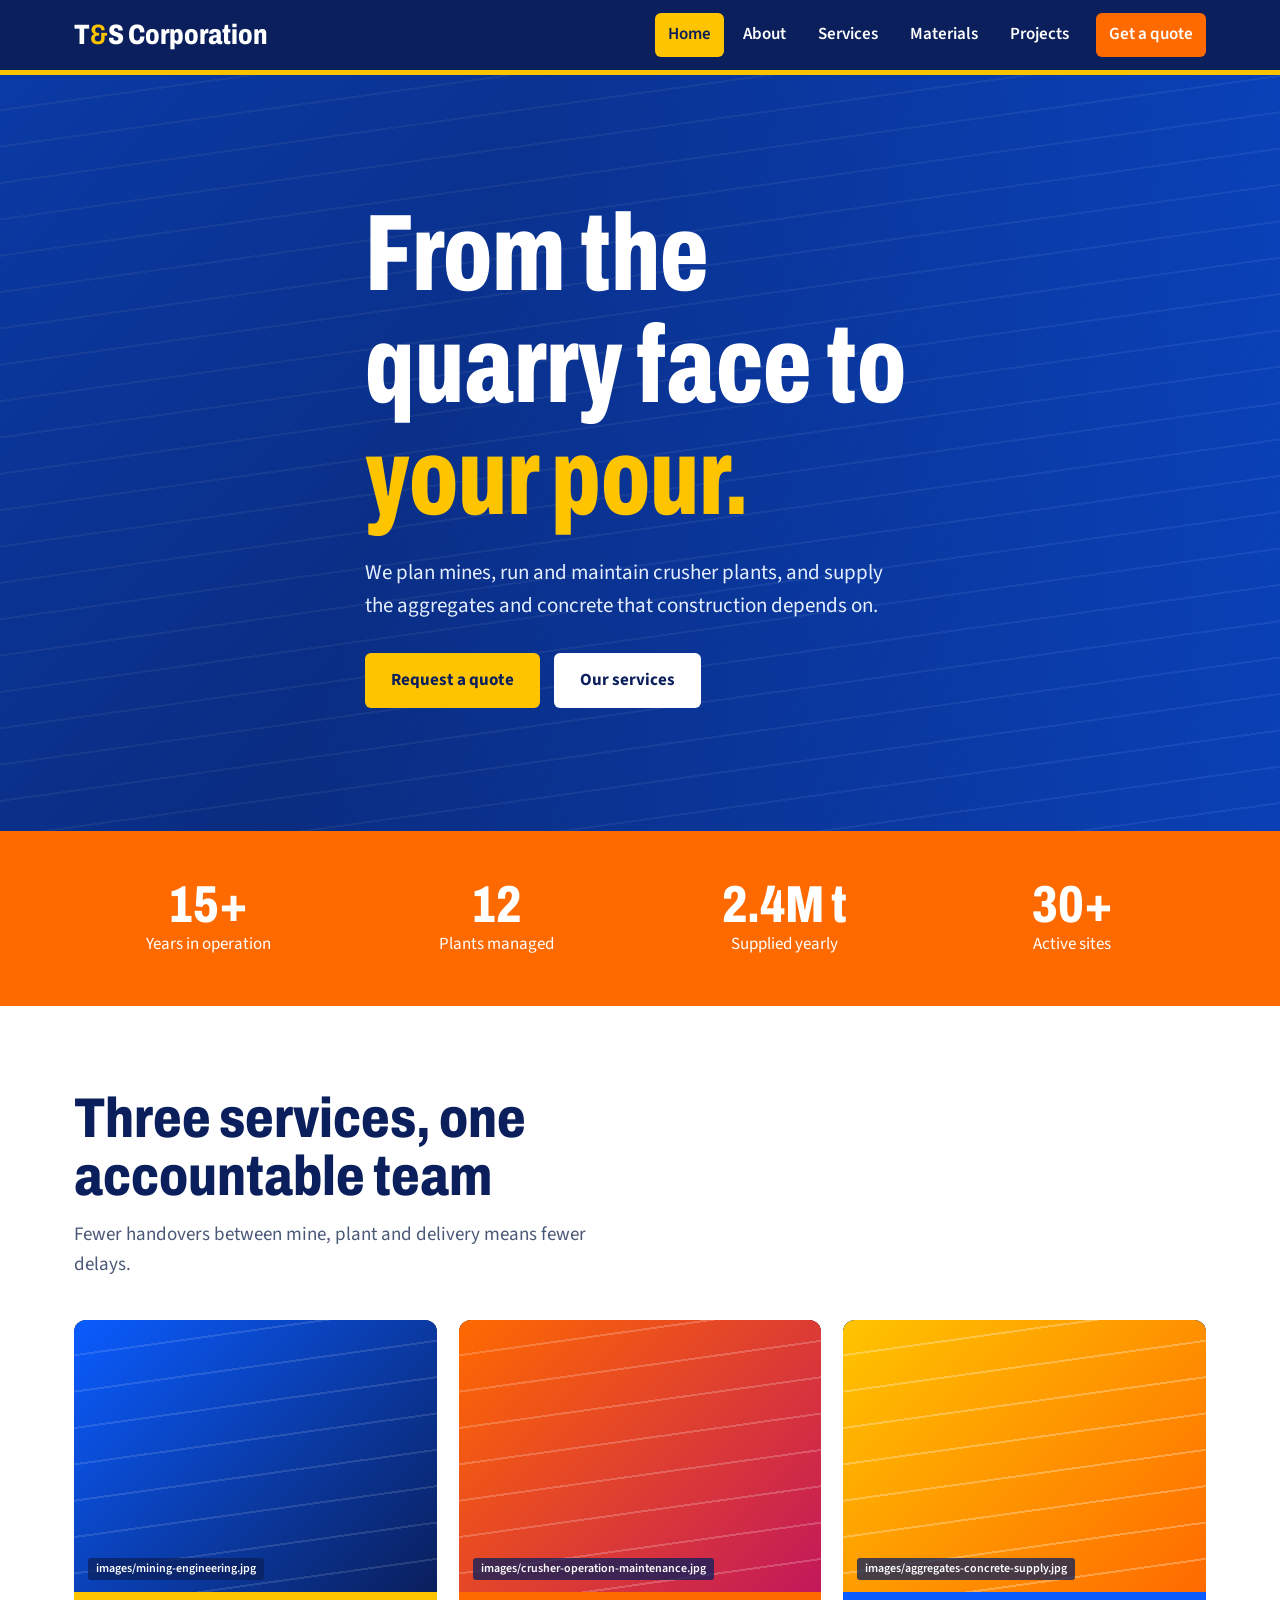
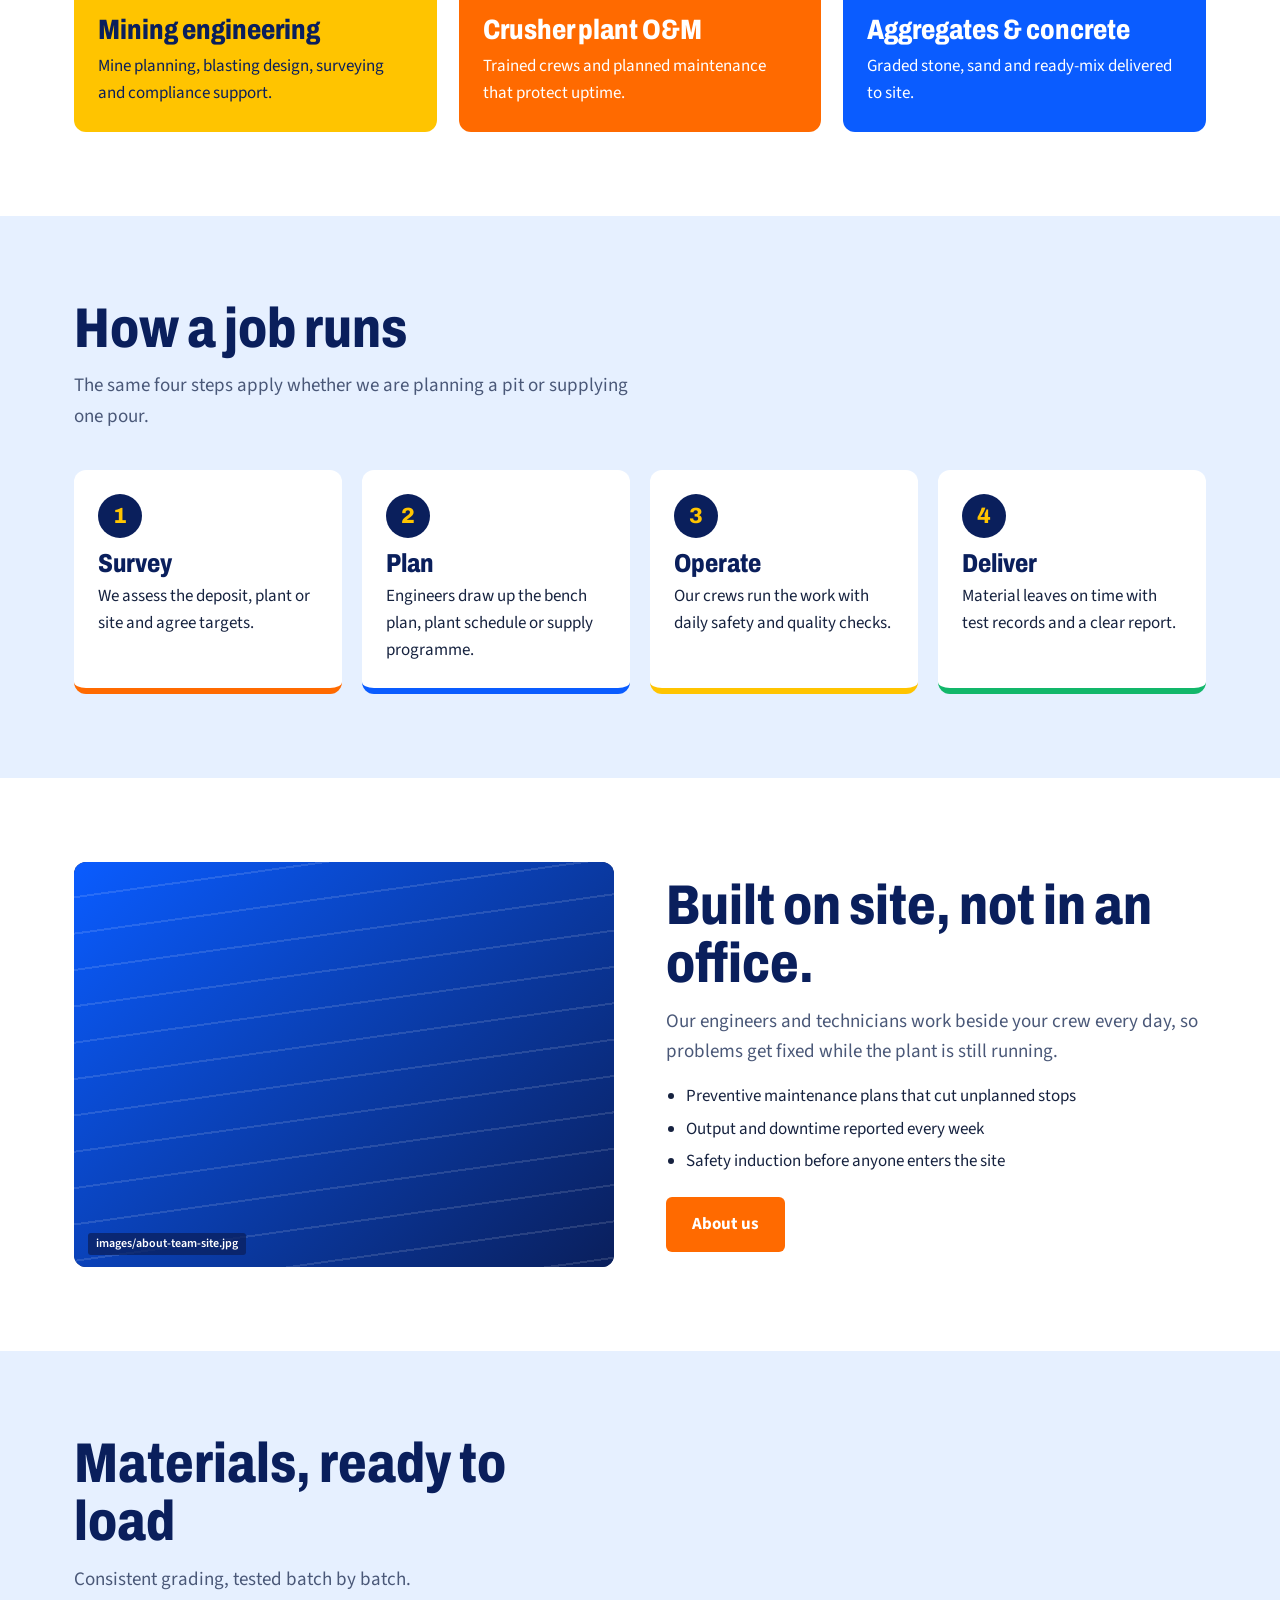
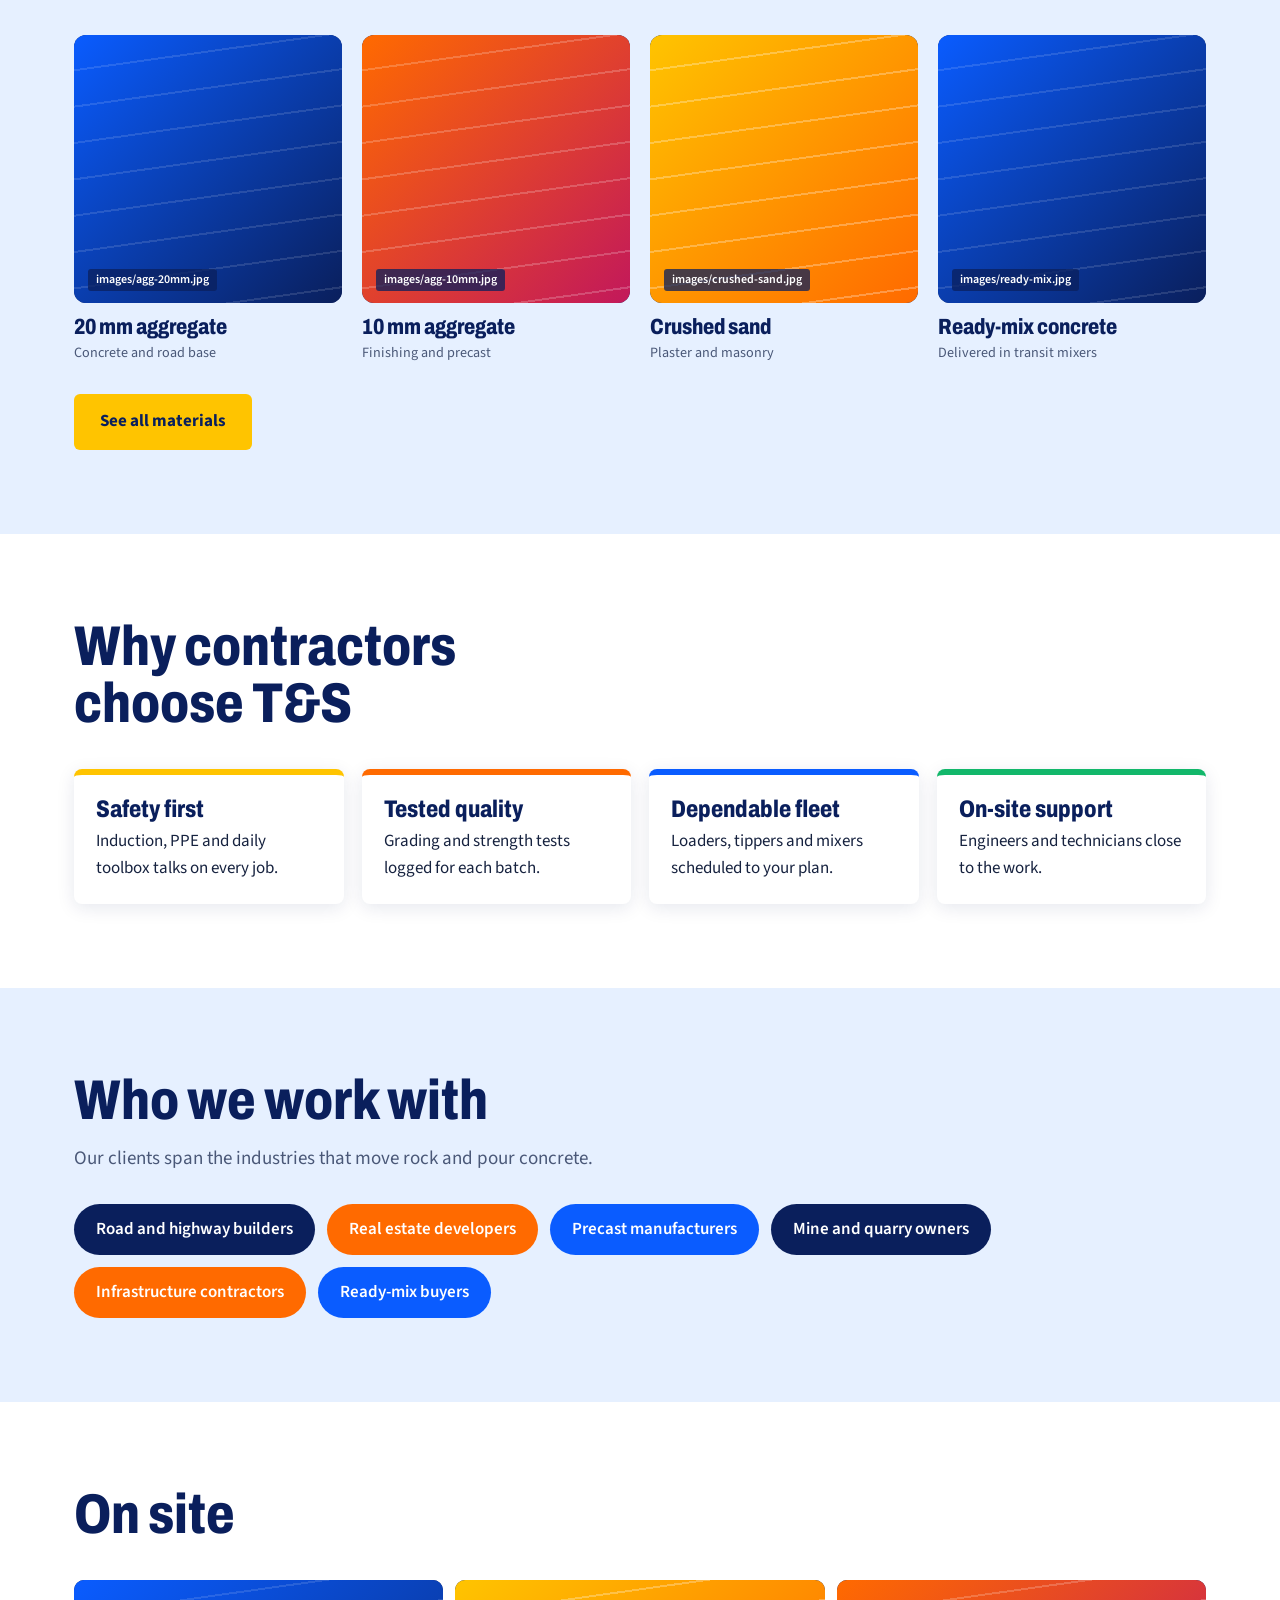
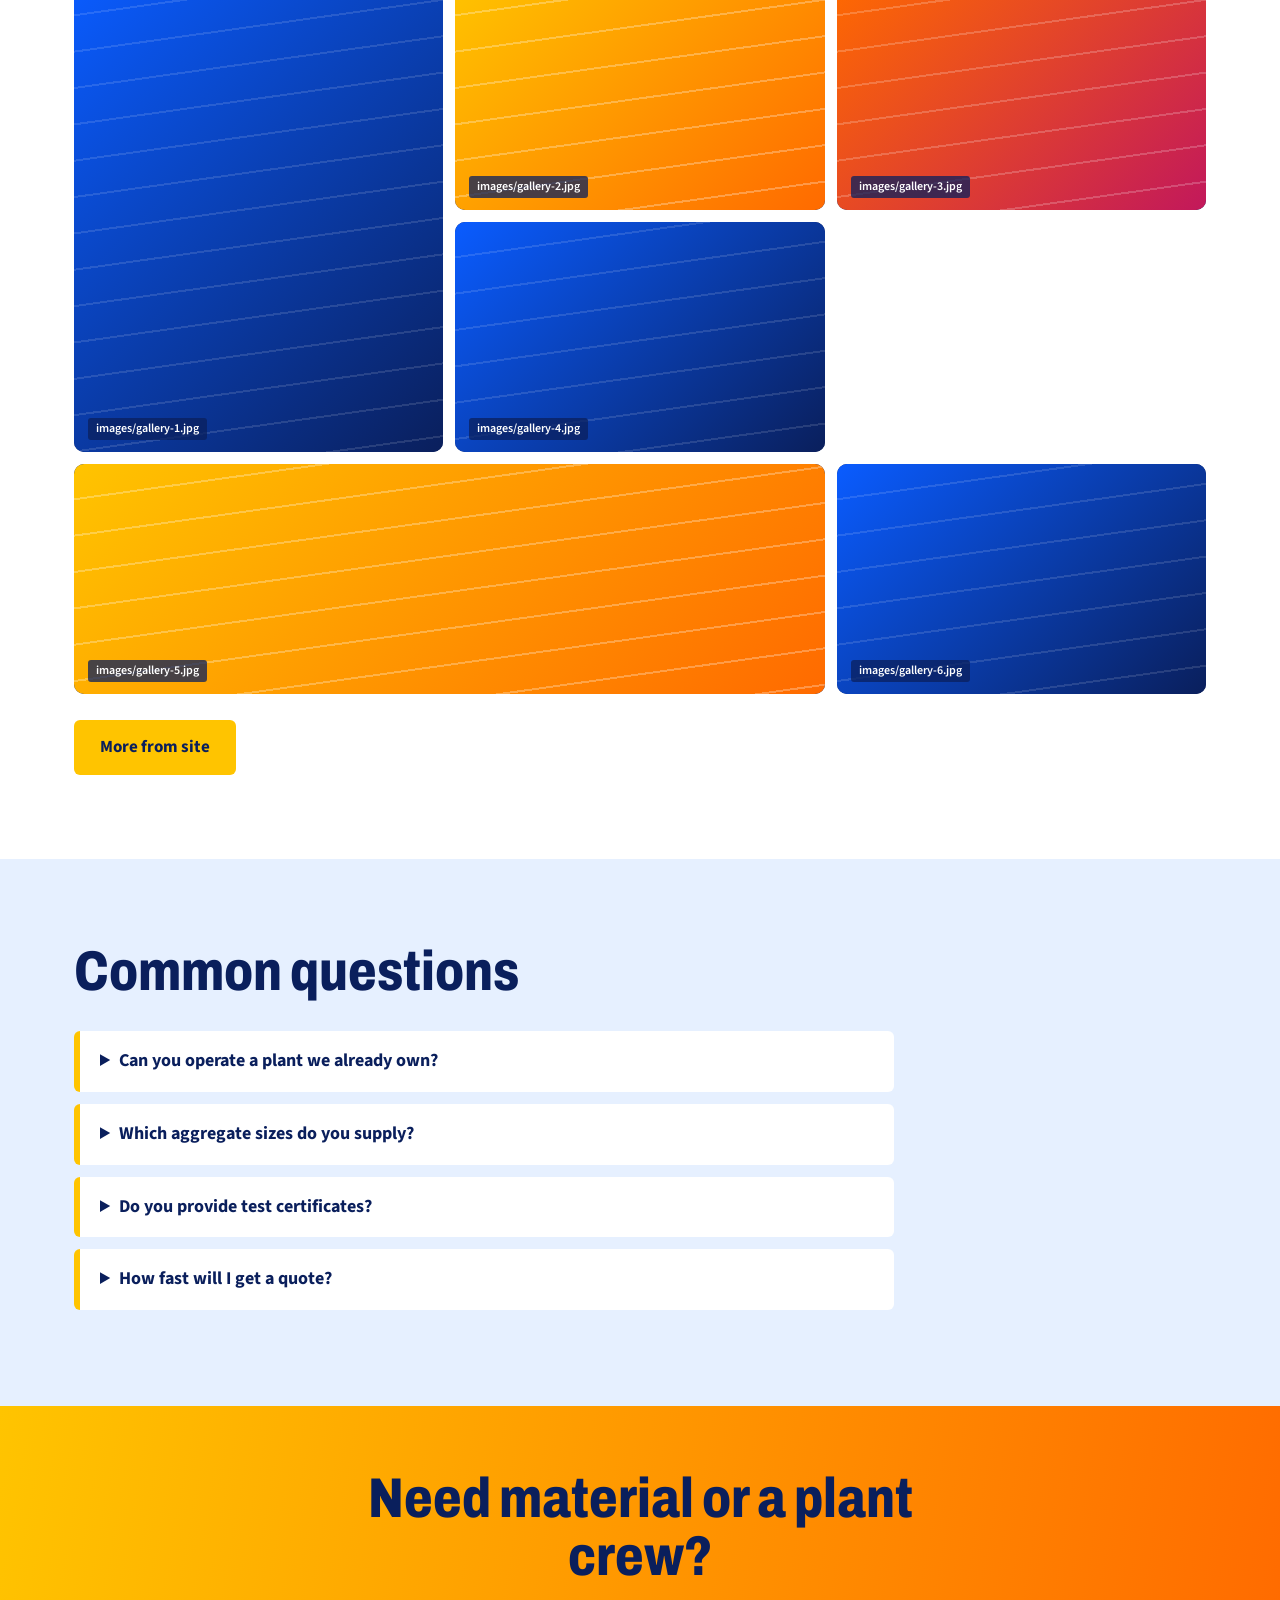
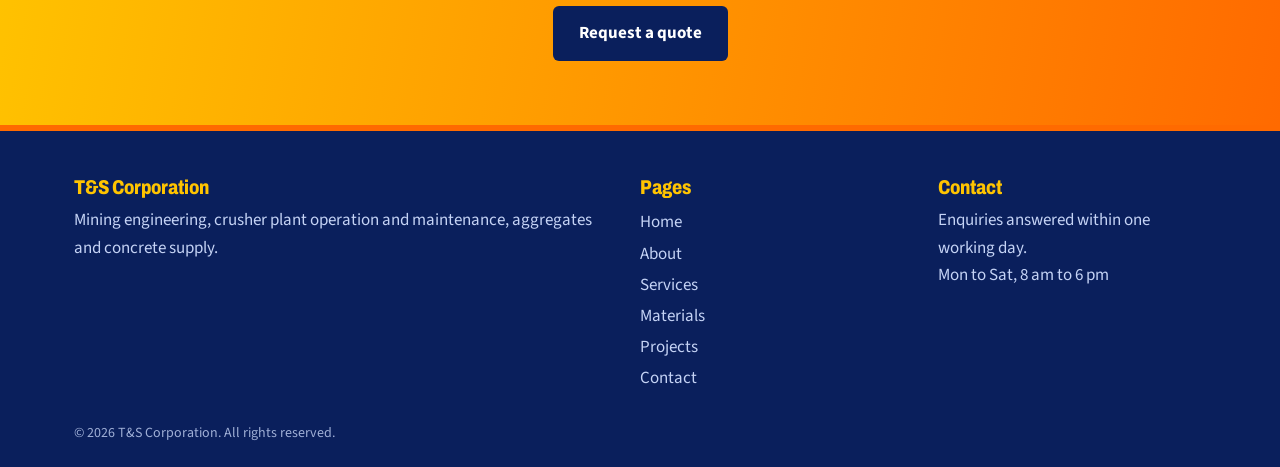
==== commit 7459f268: "Expand home page, remove placeholder text" ====
--- a/index.html
+++ b/index.html
@@ -7,14 +7,26 @@
 <main><div class="hero"><div class="ph " data-file="images/hero-crusher-plant.jpg"><img src="images/hero-crusher-plant.jpg" alt="Crusher plant at work" onerror="this.remove()"></div><div class="wrap"><h1>From the quarry face to <em>your pour.</em></h1>
 <p>We plan mines, run and maintain crusher plants, and supply the aggregates and concrete that construction depends on.</p>
 <div class="acts"><a class="btn" href="contact.html">Request a quote</a><a class="btn w" href="services.html">Our services</a></div></div></div>
-<div class="stats"><div class="wrap"><div><strong>[00]+</strong>Years in operation</div><div><strong>[00]</strong>Plants managed</div><div><strong>[000]k t</strong>Supplied yearly</div><div><strong>[00]</strong>Active sites</div></div></div>
+<div class="stats"><div class="wrap"><div><strong>15+</strong>Years in operation</div><div><strong>12</strong>Plants managed</div><div><strong>2.4M t</strong>Supplied yearly</div><div><strong>30+</strong>Active sites</div></div></div>
 <section><div class="wrap"><h2>Three services, one accountable team</h2><p class="lede">Fewer handovers between mine, plant and delivery means fewer delays.</p><div class="cards">
-<a class="card c1" href="services.html"><div class="ph " data-file="images/mining-engineering.jpg"><img src="images/mining-engineering.jpg" alt="Mine benches" onerror="this.remove()"></div><div class="t"><h3>Mining engineering</h3><p>Planning, blasting design and surveying.</p></div></a>
-<a class="card c2" href="services.html"><div class="ph o" data-file="images/crusher-operation-maintenance.jpg"><img src="images/crusher-operation-maintenance.jpg" alt="Crusher plant" onerror="this.remove()"></div><div class="t"><h3>Crusher plant O&amp;M</h3><p>Operation and maintenance that protects uptime.</p></div></a>
-<a class="card c3" href="services.html"><div class="ph y" data-file="images/aggregates-concrete-supply.jpg"><img src="images/aggregates-concrete-supply.jpg" alt="Aggregates supply" onerror="this.remove()"></div><div class="t"><h3>Aggregates &amp; concrete</h3><p>Graded stone, sand and ready-mix delivered.</p></div></a></div></div></section>
-<section class="tint"><div class="wrap split"><div class="ph " data-file="images/about-team-site.jpg"><img src="images/about-team-site.jpg" alt="Engineers on site" onerror="this.remove()"></div><div><h2>Built on site, not in an office.</h2><p class="lede">Our engineers and technicians work beside your crew every day, so problems get fixed while the plant is still running.</p><p style="margin-top:20px"><a class="btn o" href="about.html">About us</a></p></div></div></section>
+<a class="card c1" href="services.html"><div class="ph " data-file="images/mining-engineering.jpg"><img src="images/mining-engineering.jpg" alt="Mine benches" onerror="this.remove()"></div><div class="t"><h3>Mining engineering</h3><p>Mine planning, blasting design, surveying and compliance support.</p></div></a>
+<a class="card c2" href="services.html"><div class="ph o" data-file="images/crusher-operation-maintenance.jpg"><img src="images/crusher-operation-maintenance.jpg" alt="Crusher plant" onerror="this.remove()"></div><div class="t"><h3>Crusher plant O&amp;M</h3><p>Trained crews and planned maintenance that protect uptime.</p></div></a>
+<a class="card c3" href="services.html"><div class="ph y" data-file="images/aggregates-concrete-supply.jpg"><img src="images/aggregates-concrete-supply.jpg" alt="Aggregates supply" onerror="this.remove()"></div><div class="t"><h3>Aggregates &amp; concrete</h3><p>Graded stone, sand and ready-mix delivered to site.</p></div></a></div></div></section>
+<section class="tint"><div class="wrap"><h2>How a job runs</h2><p class="lede">The same four steps apply whether we are planning a pit or supplying one pour.</p>
+<div class="steps"><div><span>1</span><h3>Survey</h3><p>We assess the deposit, plant or site and agree targets.</p></div><div><span>2</span><h3>Plan</h3><p>Engineers draw up the bench plan, plant schedule or supply programme.</p></div><div><span>3</span><h3>Operate</h3><p>Our crews run the work with daily safety and quality checks.</p></div><div><span>4</span><h3>Deliver</h3><p>Material leaves on time with test records and a clear report.</p></div></div></div></section>
+<section><div class="wrap split"><div class="ph " data-file="images/about-team-site.jpg"><img src="images/about-team-site.jpg" alt="Engineers on site" onerror="this.remove()"></div><div><h2>Built on site, not in an office.</h2><p class="lede">Our engineers and technicians work beside your crew every day, so problems get fixed while the plant is still running.</p>
+<ul><li>Preventive maintenance plans that cut unplanned stops</li><li>Output and downtime reported every week</li><li>Safety induction before anyone enters the site</li></ul><p style="margin-top:22px"><a class="btn o" href="about.html">About us</a></p></div></div></section>
+<section class="tint"><div class="wrap"><h2>Materials, ready to load</h2><p class="lede">Consistent grading, tested batch by batch.</p><div class="mat"><figure><div class="ph " data-file="images/agg-20mm.jpg"><img src="images/agg-20mm.jpg" alt="20 mm aggregate" onerror="this.remove()"></div><b>20 mm aggregate</b><small>Concrete and road base</small></figure><figure><div class="ph o" data-file="images/agg-10mm.jpg"><img src="images/agg-10mm.jpg" alt="10 mm aggregate" onerror="this.remove()"></div><b>10 mm aggregate</b><small>Finishing and precast</small></figure><figure><div class="ph y" data-file="images/crushed-sand.jpg"><img src="images/crushed-sand.jpg" alt="Crushed sand" onerror="this.remove()"></div><b>Crushed sand</b><small>Plaster and masonry</small></figure><figure><div class="ph " data-file="images/ready-mix.jpg"><img src="images/ready-mix.jpg" alt="Ready-mix concrete" onerror="this.remove()"></div><b>Ready-mix concrete</b><small>Delivered in transit mixers</small></figure></div><p style="margin-top:28px"><a class="btn" href="materials.html">See all materials</a></p></div></section>
+<section><div class="wrap"><h2>Why contractors choose T&amp;S</h2><div class="vals"><div><h3>Safety first</h3><p>Induction, PPE and daily toolbox talks on every job.</p></div><div><h3>Tested quality</h3><p>Grading and strength tests logged for each batch.</p></div><div><h3>Dependable fleet</h3><p>Loaders, tippers and mixers scheduled to your plan.</p></div><div><h3>On-site support</h3><p>Engineers and technicians close to the work.</p></div></div></div></section>
+<section class="tint"><div class="wrap"><h2>Who we work with</h2><p class="lede">Our clients span the industries that move rock and pour concrete.</p><div class="chips"><span>Road and highway builders</span><span>Real estate developers</span><span>Precast manufacturers</span><span>Mine and quarry owners</span><span>Infrastructure contractors</span><span>Ready-mix buyers</span></div></div></section>
+<section><div class="wrap"><h2>On site</h2><div class="gallery"><div class="ph " data-file="images/gallery-1.jpg"><img src="images/gallery-1.jpg" alt="Site photo 1" onerror="this.remove()"></div><div class="ph y" data-file="images/gallery-2.jpg"><img src="images/gallery-2.jpg" alt="Site photo 2" onerror="this.remove()"></div><div class="ph o" data-file="images/gallery-3.jpg"><img src="images/gallery-3.jpg" alt="Site photo 3" onerror="this.remove()"></div><div class="ph " data-file="images/gallery-4.jpg"><img src="images/gallery-4.jpg" alt="Site photo 4" onerror="this.remove()"></div><div class="ph y" data-file="images/gallery-5.jpg"><img src="images/gallery-5.jpg" alt="Site photo 5" onerror="this.remove()"></div><div class="ph " data-file="images/gallery-6.jpg"><img src="images/gallery-6.jpg" alt="Site photo 6" onerror="this.remove()"></div></div><p style="margin-top:26px"><a class="btn" href="projects.html">More from site</a></p></div></section>
+<section class="tint"><div class="wrap"><h2>Common questions</h2><div class="faq">
+<details><summary>Can you operate a plant we already own?</summary><p>Yes. We provide the crew, supervision and maintenance, and report output against agreed targets.</p></details>
+<details><summary>Which aggregate sizes do you supply?</summary><p>20 mm, 10 mm, crushed sand and stone dust as standard. Other grades are made to order.</p></details>
+<details><summary>Do you provide test certificates?</summary><p>Yes. Grading and strength results are recorded for each batch and shared on request.</p></details>
+<details><summary>How fast will I get a quote?</summary><p>Send quantities and delivery location through the contact page. We reply within one working day.</p></details></div></div></section>
 <div class="cta-band"><div class="wrap"><h2>Need material or a plant crew?</h2><a class="btn" style="background:var(--navy);color:#fff" href="contact.html">Request a quote</a></div></div></main>
 <footer><div class="wrap"><div class="fg"><div><h3>T&amp;S Corporation</h3><p>Mining engineering, crusher plant operation and maintenance, aggregates and concrete supply.</p></div>
 <div><h3>Pages</h3><a href="index.html">Home</a><a href="about.html">About</a><a href="services.html">Services</a><a href="materials.html">Materials</a><a href="projects.html">Projects</a><a href="contact.html">Contact</a></div>
-<div><h3>Contact</h3><p>+91 00000 00000<br>info@yourdomain.com<br>[Office address]</p></div></div><p class="c">&copy; <span id="y">2026</span> T&amp;S Corporation. All rights reserved.</p></div></footer>
+<div><h3>Contact</h3><p>Enquiries answered within one working day.<br>Mon to Sat, 8 am to 6 pm</p></div></div><p class="c">&copy; <span id="y">2026</span> T&amp;S Corporation. All rights reserved.</p></div></footer>
 <script>document.getElementById('y').textContent=new Date().getFullYear();var b=document.getElementById('menu'),n=document.getElementById('nav');b.onclick=function(){var o=n.classList.toggle('open');b.setAttribute('aria-expanded',o)}</script></body></html>
--- a/assets.css
+++ b/assets.css
@@ -76,3 +76,15 @@
 .stats .wrap,.mat{grid-template-columns:1fr 1fr}.gallery{grid-template-columns:1fr 1fr;grid-auto-rows:170px}
 .gallery .ph:nth-child(1){grid-row:span 1}.gallery .ph:nth-child(5){grid-column:span 2}section{padding:60px 0}}
 @media(prefers-reduced-motion:reduce){html{scroll-behavior:auto}.card:hover{transform:none}}
+.steps{display:grid;grid-template-columns:repeat(4,1fr);gap:20px;margin-top:38px;counter-reset:s}
+.steps div{background:#fff;border-radius:12px;padding:24px;border-bottom:6px solid var(--orange)}
+.steps div:nth-child(2){border-color:var(--blue)}.steps div:nth-child(3){border-color:var(--yellow)}.steps div:nth-child(4){border-color:#12b76a}
+.steps span{display:grid;place-items:center;width:44px;height:44px;border-radius:50%;background:var(--navy);color:var(--yellow);font:800 22px Archivo,sans-serif;margin-bottom:12px}
+.steps h3{font-size:26px;margin-bottom:6px}
+.chips{display:flex;flex-wrap:wrap;gap:12px;margin-top:30px}
+.chips span{background:var(--navy);color:#fff;padding:12px 22px;border-radius:40px;font-weight:600}
+.chips span:nth-child(3n+2){background:var(--orange)}.chips span:nth-child(3n){background:var(--blue)}
+.faq{margin-top:30px;max-width:820px}
+.faq details{background:#fff;border-left:6px solid var(--yellow);border-radius:6px;margin-bottom:12px;padding:16px 20px}
+.faq summary{font-weight:700;color:var(--navy);cursor:pointer;font-size:18px}.faq p{margin-top:10px;color:var(--muted)}
+@media(max-width:860px){.steps{grid-template-columns:1fr}}
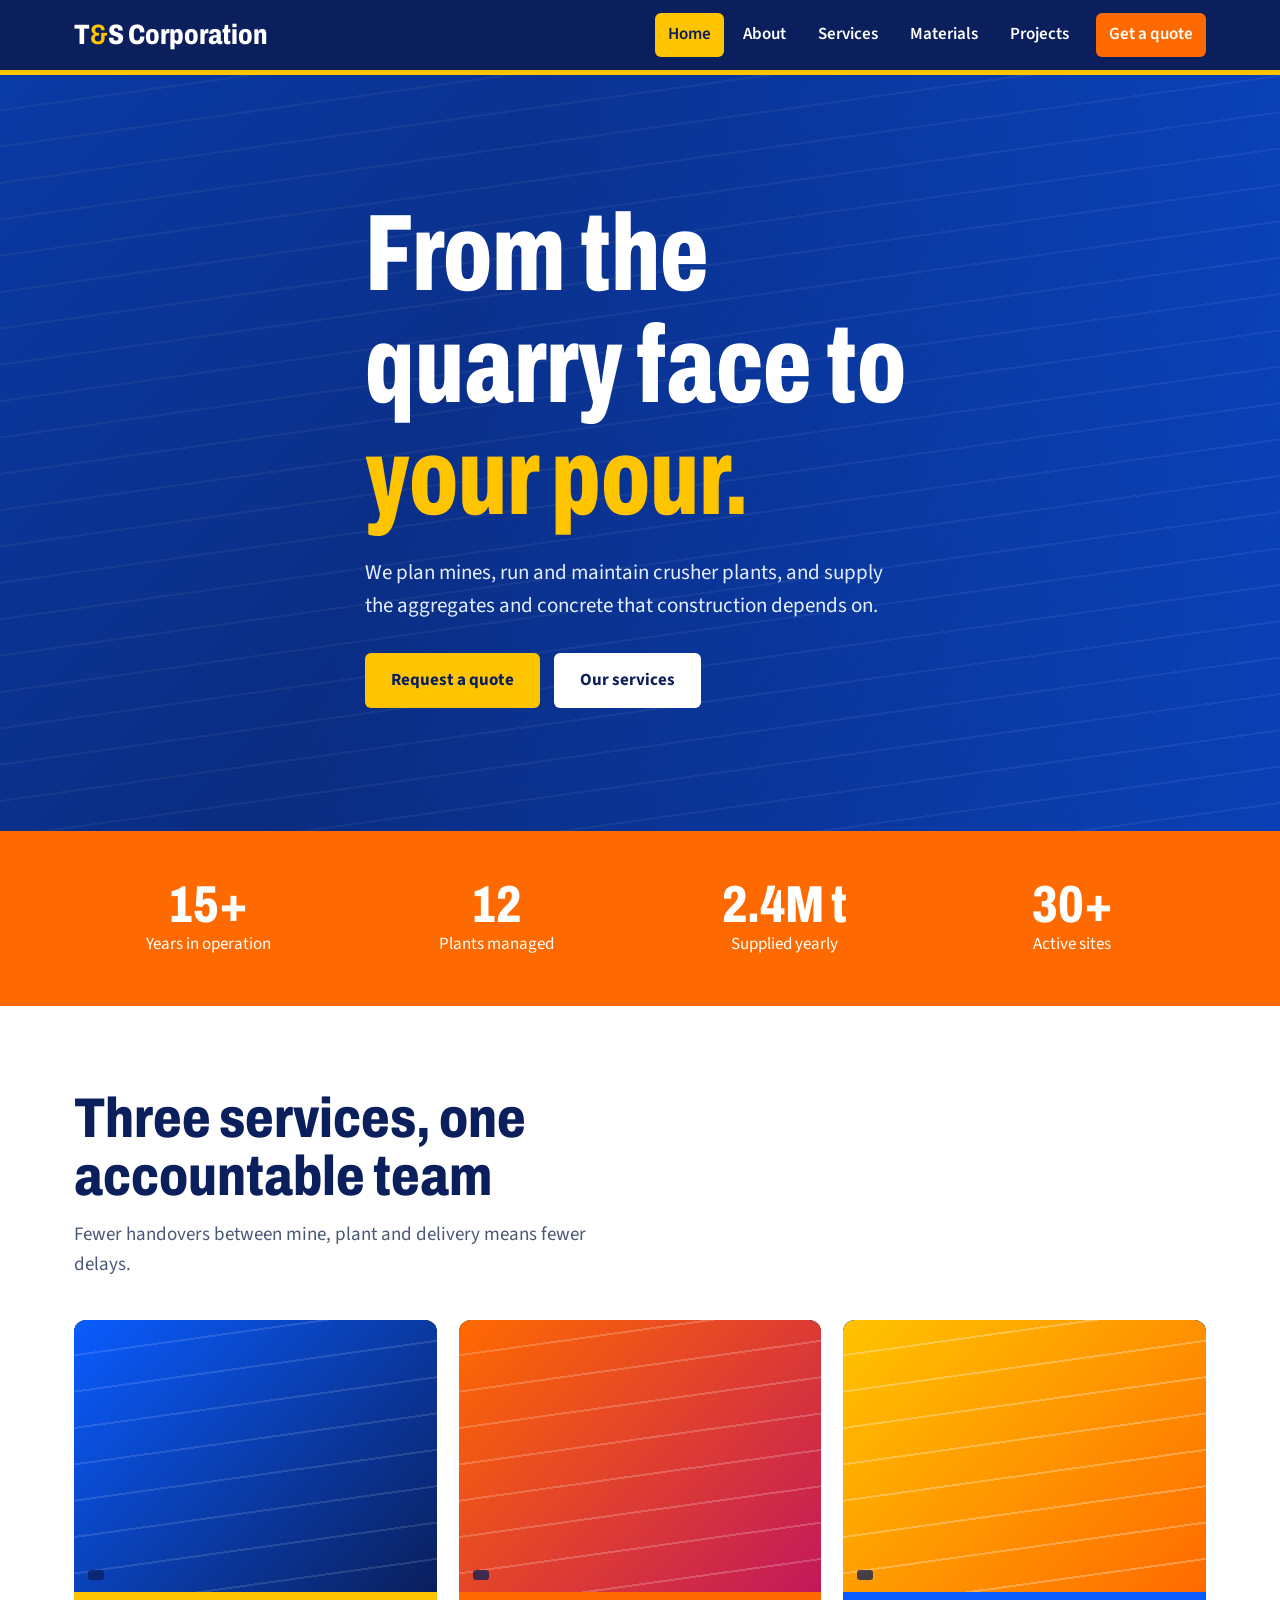
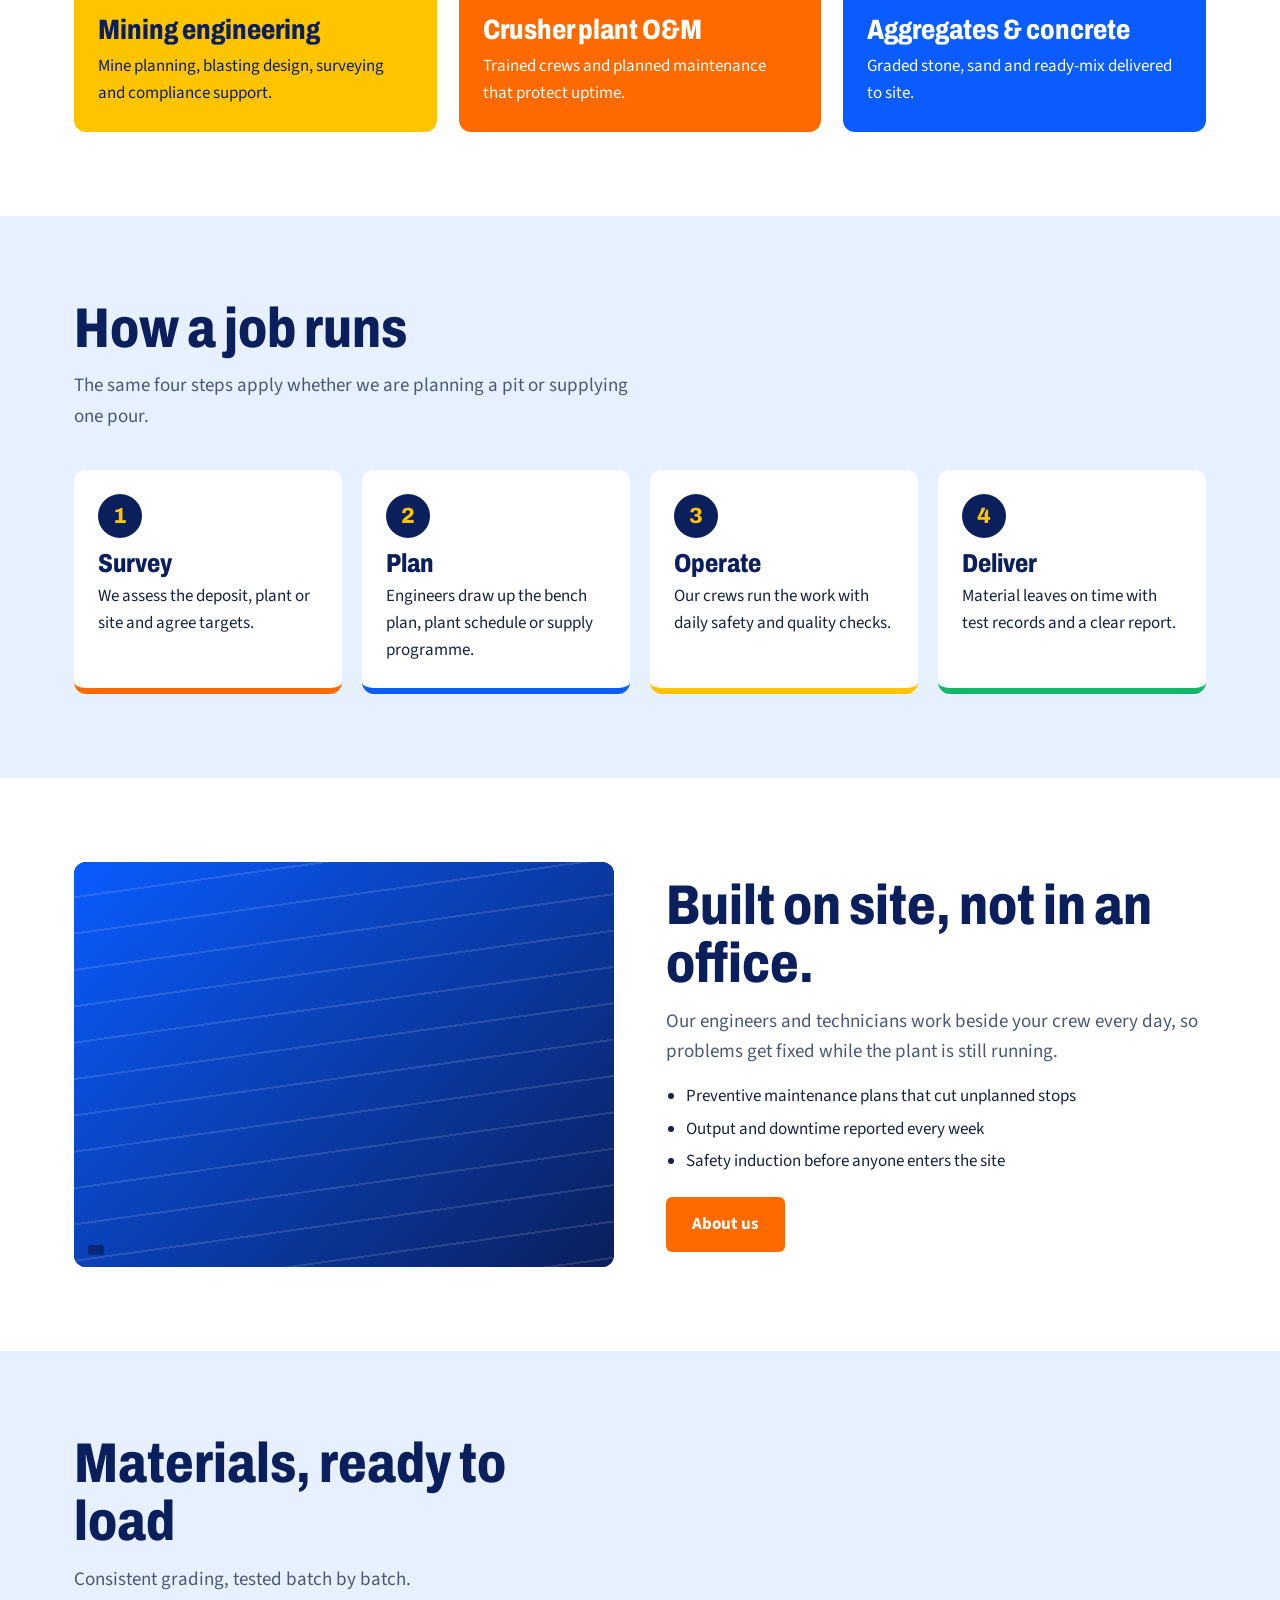
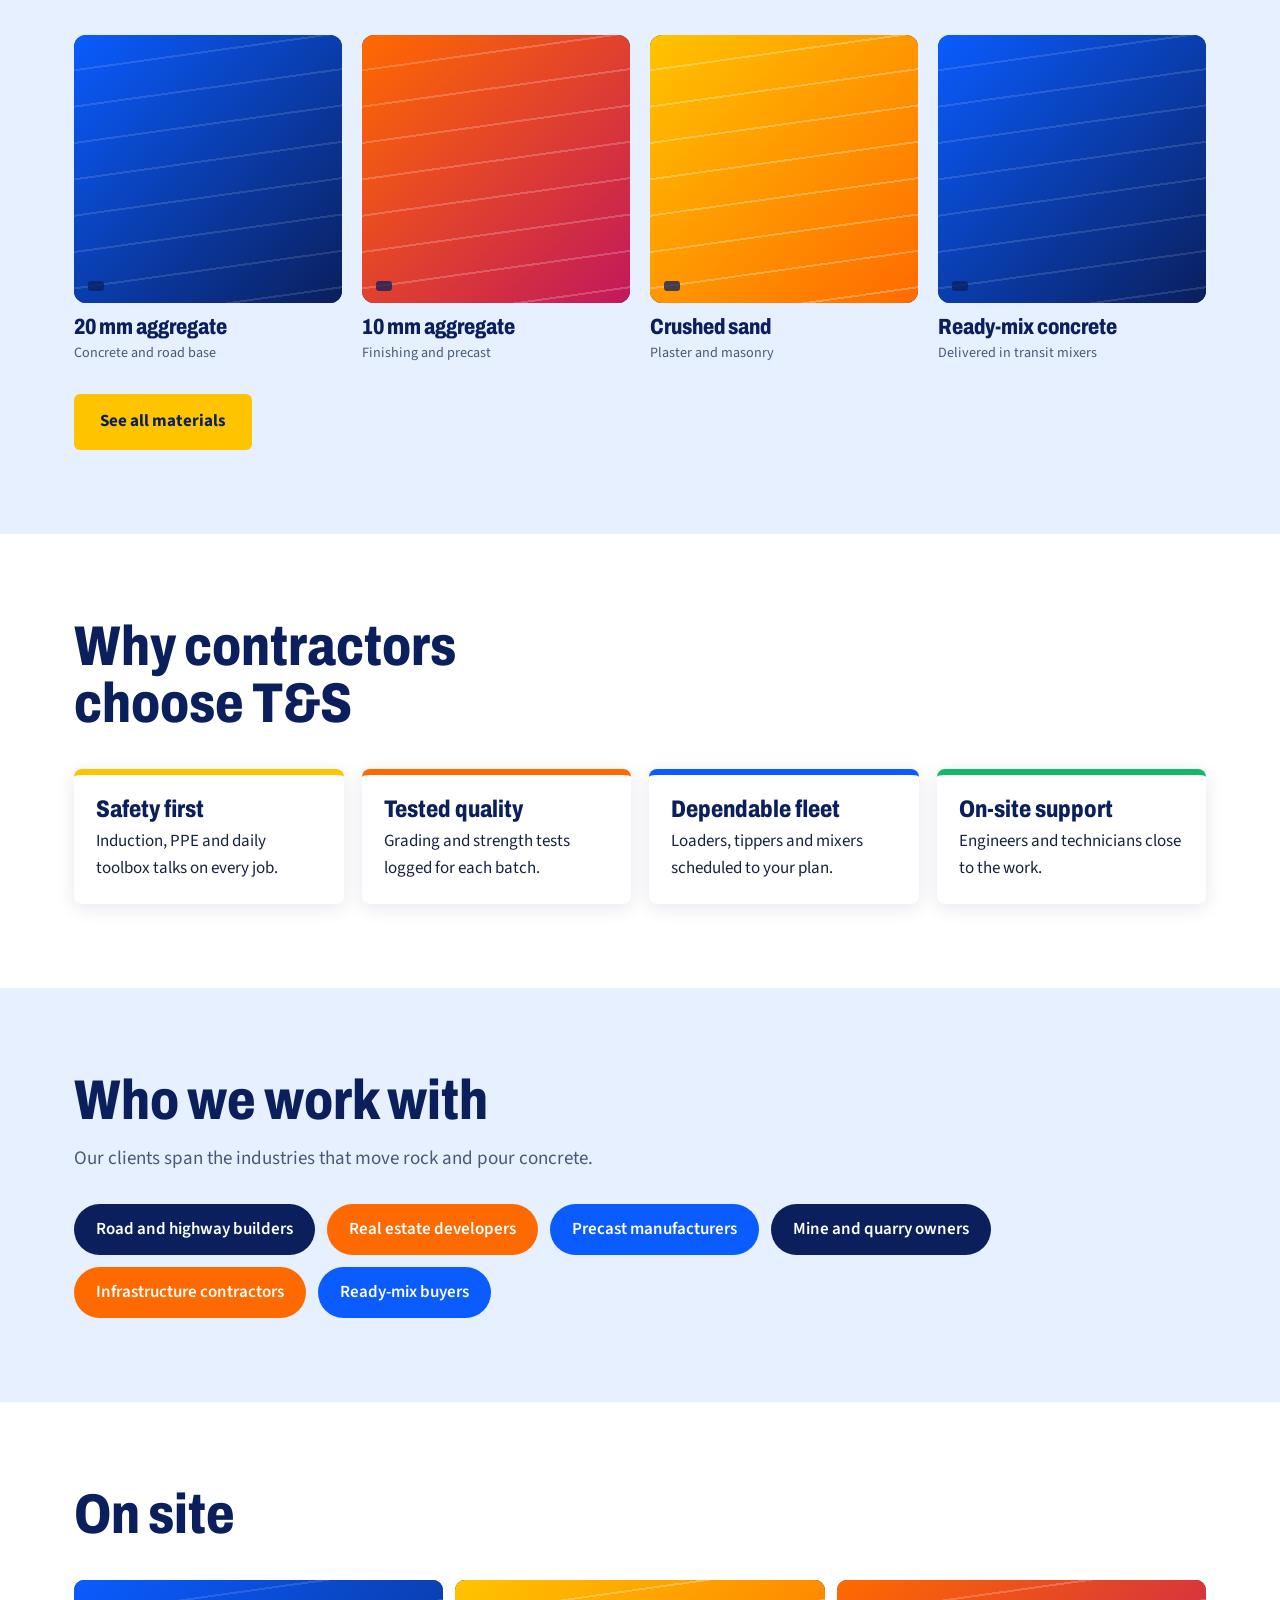
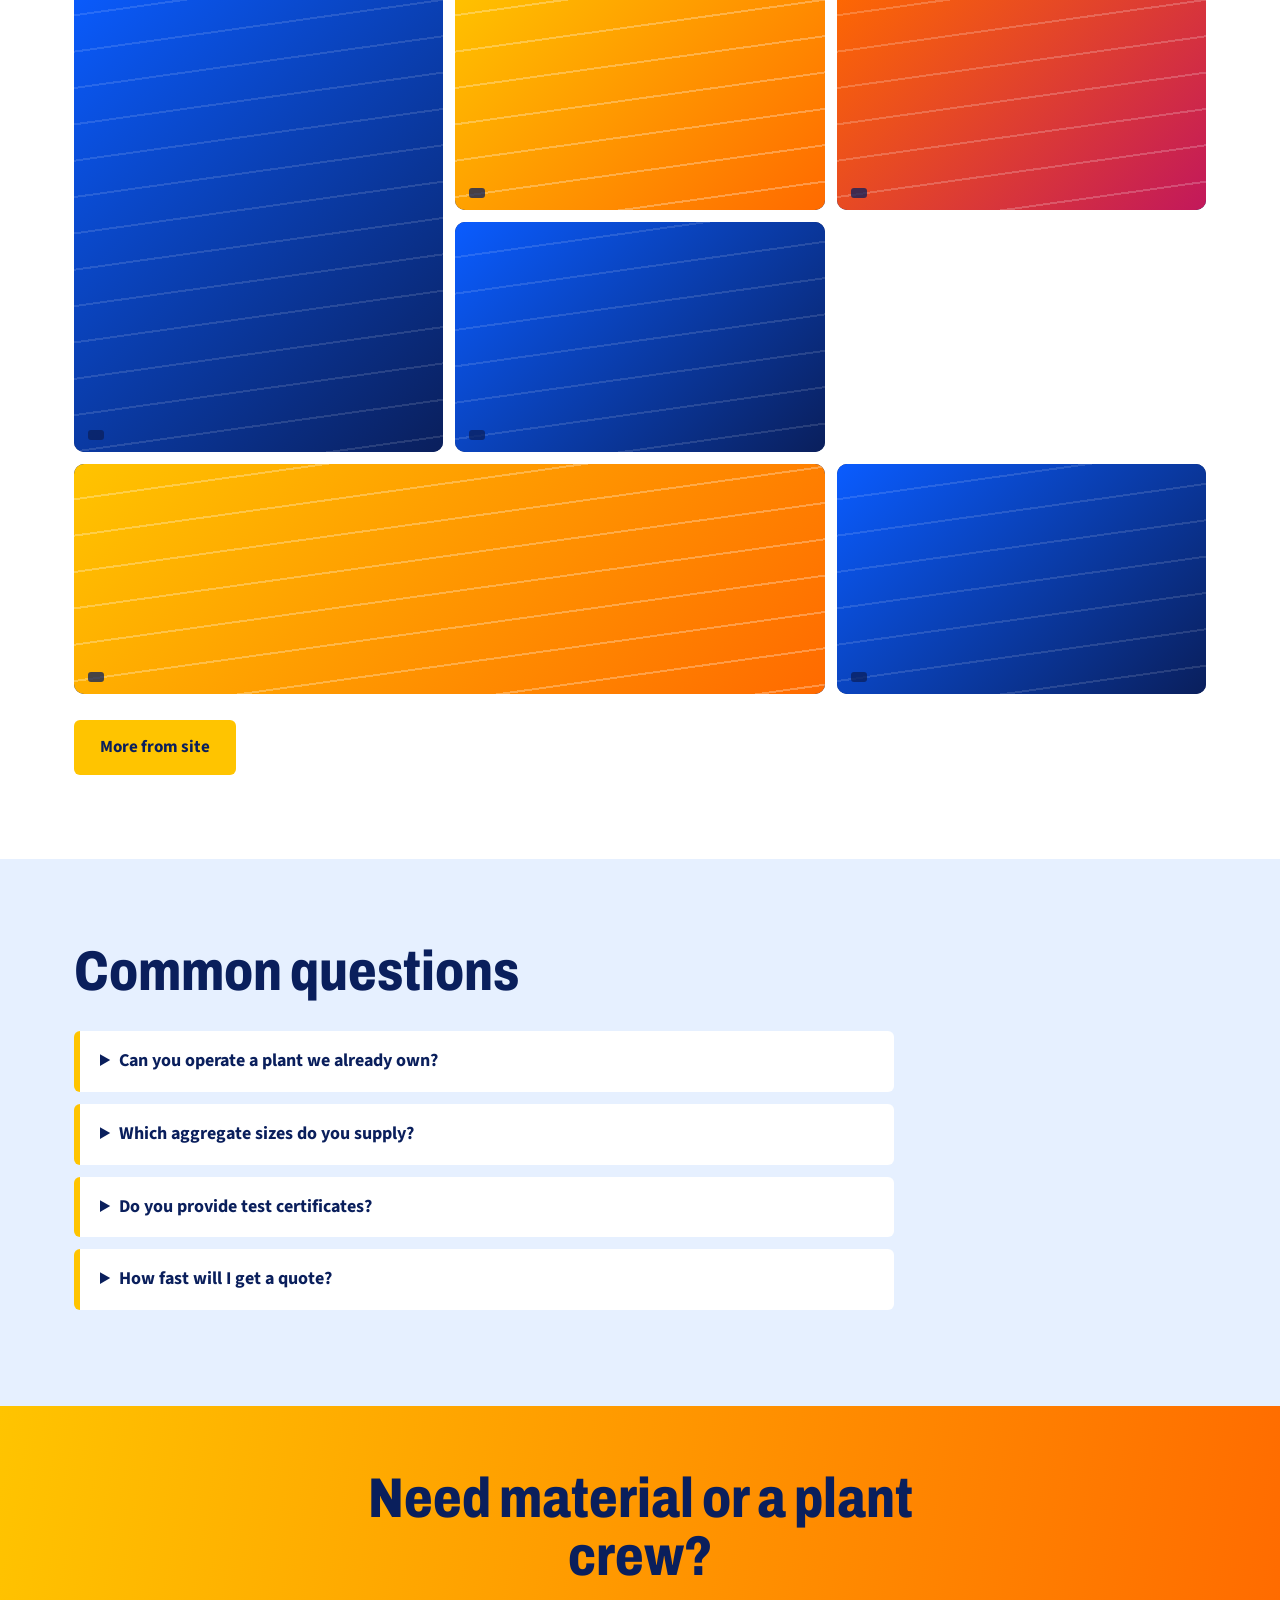
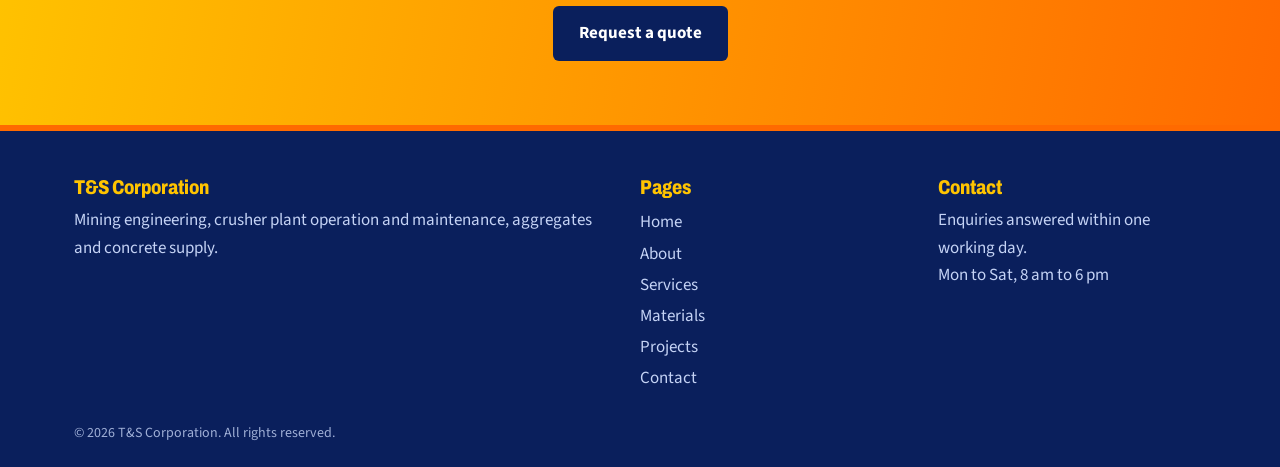
==== commit ee320fff: "Replace placeholder photos with relevant stock imagery" ====
--- a/index.html
+++ b/index.html
@@ -4,22 +4,22 @@
 <link href="https://fonts.googleapis.com/css2?family=Archivo:wdth,wght@62..125,500..900&family=Source+Sans+3:wght@400;600;700&display=swap" rel="stylesheet">
 <link rel="stylesheet" href="assets.css"></head><body>
 <header><div class="wrap"><a class="brand" href="index.html">T<b>&amp;</b>S Corporation</a><button id="menu" aria-expanded="false">Menu</button><nav id="nav"><a href="index.html" class=on>Home</a><a href="about.html">About</a><a href="services.html">Services</a><a href="materials.html">Materials</a><a href="projects.html">Projects</a><a class="cta" href="contact.html">Get a quote</a></nav></div></header>
-<main><div class="hero"><div class="ph " data-file="images/hero-crusher-plant.jpg"><img src="images/hero-crusher-plant.jpg" alt="Crusher plant at work" onerror="this.remove()"></div><div class="wrap"><h1>From the quarry face to <em>your pour.</em></h1>
+<main><div class="hero"><div class="ph "><img src="https://images.unsplash.com/photo-1504917595217-d4dc5ebe6122?auto=format&fit=crop&w=2000&q=85" alt="Crusher plant at work" onerror="this.remove()"></div><div class="wrap"><h1>From the quarry face to <em>your pour.</em></h1>
 <p>We plan mines, run and maintain crusher plants, and supply the aggregates and concrete that construction depends on.</p>
 <div class="acts"><a class="btn" href="contact.html">Request a quote</a><a class="btn w" href="services.html">Our services</a></div></div></div>
 <div class="stats"><div class="wrap"><div><strong>15+</strong>Years in operation</div><div><strong>12</strong>Plants managed</div><div><strong>2.4M t</strong>Supplied yearly</div><div><strong>30+</strong>Active sites</div></div></div>
 <section><div class="wrap"><h2>Three services, one accountable team</h2><p class="lede">Fewer handovers between mine, plant and delivery means fewer delays.</p><div class="cards">
-<a class="card c1" href="services.html"><div class="ph " data-file="images/mining-engineering.jpg"><img src="images/mining-engineering.jpg" alt="Mine benches" onerror="this.remove()"></div><div class="t"><h3>Mining engineering</h3><p>Mine planning, blasting design, surveying and compliance support.</p></div></a>
-<a class="card c2" href="services.html"><div class="ph o" data-file="images/crusher-operation-maintenance.jpg"><img src="images/crusher-operation-maintenance.jpg" alt="Crusher plant" onerror="this.remove()"></div><div class="t"><h3>Crusher plant O&amp;M</h3><p>Trained crews and planned maintenance that protect uptime.</p></div></a>
-<a class="card c3" href="services.html"><div class="ph y" data-file="images/aggregates-concrete-supply.jpg"><img src="images/aggregates-concrete-supply.jpg" alt="Aggregates supply" onerror="this.remove()"></div><div class="t"><h3>Aggregates &amp; concrete</h3><p>Graded stone, sand and ready-mix delivered to site.</p></div></a></div></div></section>
+<a class="card c1" href="services.html"><div class="ph "><img src="https://images.unsplash.com/photo-1516937941344-00b4e0337589?auto=format&fit=crop&w=1200&q=85" alt="Mine benches" onerror="this.remove()"></div><div class="t"><h3>Mining engineering</h3><p>Mine planning, blasting design, surveying and compliance support.</p></div></a>
+<a class="card c2" href="services.html"><div class="ph o"><img src="https://images.unsplash.com/photo-1580901368919-7738efb0f87e?auto=format&fit=crop&w=1200&q=85" alt="Crusher plant" onerror="this.remove()"></div><div class="t"><h3>Crusher plant O&amp;M</h3><p>Trained crews and planned maintenance that protect uptime.</p></div></a>
+<a class="card c3" href="services.html"><div class="ph y"><img src="https://images.unsplash.com/photo-1541888946425-d81bb19240f5?auto=format&fit=crop&w=1200&q=85" alt="Aggregates supply" onerror="this.remove()"></div><div class="t"><h3>Aggregates &amp; concrete</h3><p>Graded stone, sand and ready-mix delivered to site.</p></div></a></div></div></section>
 <section class="tint"><div class="wrap"><h2>How a job runs</h2><p class="lede">The same four steps apply whether we are planning a pit or supplying one pour.</p>
 <div class="steps"><div><span>1</span><h3>Survey</h3><p>We assess the deposit, plant or site and agree targets.</p></div><div><span>2</span><h3>Plan</h3><p>Engineers draw up the bench plan, plant schedule or supply programme.</p></div><div><span>3</span><h3>Operate</h3><p>Our crews run the work with daily safety and quality checks.</p></div><div><span>4</span><h3>Deliver</h3><p>Material leaves on time with test records and a clear report.</p></div></div></div></section>
-<section><div class="wrap split"><div class="ph " data-file="images/about-team-site.jpg"><img src="images/about-team-site.jpg" alt="Engineers on site" onerror="this.remove()"></div><div><h2>Built on site, not in an office.</h2><p class="lede">Our engineers and technicians work beside your crew every day, so problems get fixed while the plant is still running.</p>
+<section><div class="wrap split"><div class="ph "><img src="https://images.unsplash.com/photo-1504307651254-35680f356dfd?auto=format&fit=crop&w=1200&q=85" alt="Engineers on site" onerror="this.remove()"></div><div><h2>Built on site, not in an office.</h2><p class="lede">Our engineers and technicians work beside your crew every day, so problems get fixed while the plant is still running.</p>
 <ul><li>Preventive maintenance plans that cut unplanned stops</li><li>Output and downtime reported every week</li><li>Safety induction before anyone enters the site</li></ul><p style="margin-top:22px"><a class="btn o" href="about.html">About us</a></p></div></div></section>
-<section class="tint"><div class="wrap"><h2>Materials, ready to load</h2><p class="lede">Consistent grading, tested batch by batch.</p><div class="mat"><figure><div class="ph " data-file="images/agg-20mm.jpg"><img src="images/agg-20mm.jpg" alt="20 mm aggregate" onerror="this.remove()"></div><b>20 mm aggregate</b><small>Concrete and road base</small></figure><figure><div class="ph o" data-file="images/agg-10mm.jpg"><img src="images/agg-10mm.jpg" alt="10 mm aggregate" onerror="this.remove()"></div><b>10 mm aggregate</b><small>Finishing and precast</small></figure><figure><div class="ph y" data-file="images/crushed-sand.jpg"><img src="images/crushed-sand.jpg" alt="Crushed sand" onerror="this.remove()"></div><b>Crushed sand</b><small>Plaster and masonry</small></figure><figure><div class="ph " data-file="images/ready-mix.jpg"><img src="images/ready-mix.jpg" alt="Ready-mix concrete" onerror="this.remove()"></div><b>Ready-mix concrete</b><small>Delivered in transit mixers</small></figure></div><p style="margin-top:28px"><a class="btn" href="materials.html">See all materials</a></p></div></section>
+<section class="tint"><div class="wrap"><h2>Materials, ready to load</h2><p class="lede">Consistent grading, tested batch by batch.</p><div class="mat"><figure><div class="ph "><img src="https://images.unsplash.com/photo-1518770660439-4636190af475?auto=format&fit=crop&w=900&q=85" alt="20 mm aggregate" onerror="this.remove()"></div><b>20 mm aggregate</b><small>Concrete and road base</small></figure><figure><div class="ph o"><img src="https://images.unsplash.com/photo-1516937941344-00b4e0337589?auto=format&fit=crop&w=900&q=85" alt="10 mm aggregate" onerror="this.remove()"></div><b>10 mm aggregate</b><small>Finishing and precast</small></figure><figure><div class="ph y"><img src="https://images.unsplash.com/photo-1503387762-592deb58ef4e?auto=format&fit=crop&w=900&q=85" alt="Crushed sand" onerror="this.remove()"></div><b>Crushed sand</b><small>Plaster and masonry</small></figure><figure><div class="ph "><img src="https://images.unsplash.com/photo-1541888946425-d81bb19240f5?auto=format&fit=crop&w=900&q=85" alt="Ready-mix concrete" onerror="this.remove()"></div><b>Ready-mix concrete</b><small>Delivered in transit mixers</small></figure></div><p style="margin-top:28px"><a class="btn" href="materials.html">See all materials</a></p></div></section>
 <section><div class="wrap"><h2>Why contractors choose T&amp;S</h2><div class="vals"><div><h3>Safety first</h3><p>Induction, PPE and daily toolbox talks on every job.</p></div><div><h3>Tested quality</h3><p>Grading and strength tests logged for each batch.</p></div><div><h3>Dependable fleet</h3><p>Loaders, tippers and mixers scheduled to your plan.</p></div><div><h3>On-site support</h3><p>Engineers and technicians close to the work.</p></div></div></div></section>
 <section class="tint"><div class="wrap"><h2>Who we work with</h2><p class="lede">Our clients span the industries that move rock and pour concrete.</p><div class="chips"><span>Road and highway builders</span><span>Real estate developers</span><span>Precast manufacturers</span><span>Mine and quarry owners</span><span>Infrastructure contractors</span><span>Ready-mix buyers</span></div></div></section>
-<section><div class="wrap"><h2>On site</h2><div class="gallery"><div class="ph " data-file="images/gallery-1.jpg"><img src="images/gallery-1.jpg" alt="Site photo 1" onerror="this.remove()"></div><div class="ph y" data-file="images/gallery-2.jpg"><img src="images/gallery-2.jpg" alt="Site photo 2" onerror="this.remove()"></div><div class="ph o" data-file="images/gallery-3.jpg"><img src="images/gallery-3.jpg" alt="Site photo 3" onerror="this.remove()"></div><div class="ph " data-file="images/gallery-4.jpg"><img src="images/gallery-4.jpg" alt="Site photo 4" onerror="this.remove()"></div><div class="ph y" data-file="images/gallery-5.jpg"><img src="images/gallery-5.jpg" alt="Site photo 5" onerror="this.remove()"></div><div class="ph " data-file="images/gallery-6.jpg"><img src="images/gallery-6.jpg" alt="Site photo 6" onerror="this.remove()"></div></div><p style="margin-top:26px"><a class="btn" href="projects.html">More from site</a></p></div></section>
+<section><div class="wrap"><h2>On site</h2><div class="gallery"><div class="ph "><img src="https://images.unsplash.com/photo-1504917595217-d4dc5ebe6122?auto=format&fit=crop&w=1200&q=85" alt="Site photo 1" onerror="this.remove()"></div><div class="ph y"><img src="https://images.unsplash.com/photo-1541888946425-d81bb19240f5?auto=format&fit=crop&w=1200&q=85" alt="Site photo 2" onerror="this.remove()"></div><div class="ph o"><img src="https://images.unsplash.com/photo-1504307651254-35680f356dfd?auto=format&fit=crop&w=1200&q=85" alt="Site photo 3" onerror="this.remove()"></div><div class="ph "><img src="https://images.unsplash.com/photo-1516937941344-00b4e0337589?auto=format&fit=crop&w=1200&q=85" alt="Site photo 4" onerror="this.remove()"></div><div class="ph y"><img src="https://images.unsplash.com/photo-1503387762-592deb58ef4e?auto=format&fit=crop&w=1200&q=85" alt="Site photo 5" onerror="this.remove()"></div><div class="ph "><img src="https://images.unsplash.com/photo-1580901368919-7738efb0f87e?auto=format&fit=crop&w=1200&q=85" alt="Site photo 6" onerror="this.remove()"></div></div><p style="margin-top:26px"><a class="btn" href="projects.html">More from site</a></p></div></section>
 <section class="tint"><div class="wrap"><h2>Common questions</h2><div class="faq">
 <details><summary>Can you operate a plant we already own?</summary><p>Yes. We provide the crew, supervision and maintenance, and report output against agreed targets.</p></details>
 <details><summary>Which aggregate sizes do you supply?</summary><p>20 mm, 10 mm, crushed sand and stone dust as standard. Other grades are made to order.</p></details>
